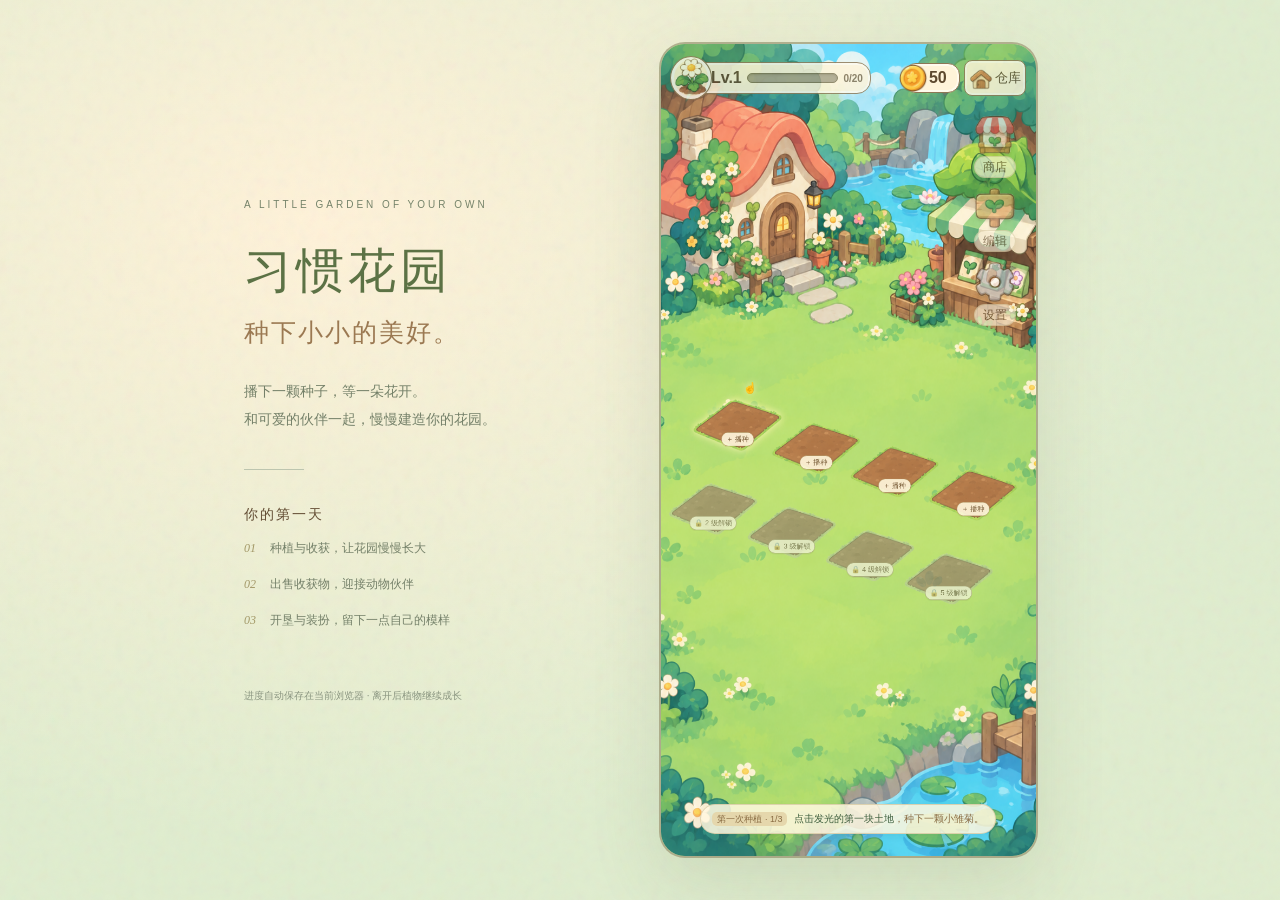
==== index.html @ daae6e5f "页面UI调整，包括图标、经验条、头像" ====
<!doctype html><html lang="zh-CN"><head><meta charset="utf-8"><meta name="viewport" content="width=device-width,initial-scale=1,maximum-scale=1"><meta name="theme-color" content="#31503b"><link rel="icon" href="data:,">
<title>习惯花园 · 种下小小的美好</title><link rel="stylesheet" href="style.css"></head><body>
<aside class="intro"><span class="eyebrow">A LITTLE GARDEN OF YOUR OWN</span><h1>习惯花园<span>种下小小的美好。</span></h1><p>播下一颗种子，等一朵花开。<br>和可爱的伙伴一起，慢慢建造你的花园。</p><div class="intro-rule"></div><div class="instructions"><b>你的第一天</b><p><span>01</span>种植与收获，让花园慢慢长大</p><p><span>02</span>出售收获物，迎接动物伙伴</p><p><span>03</span>开垦与装扮，留下一点自己的模样</p></div><small>进度自动保存在当前浏览器 · 离开后植物继续成长</small></aside>
<main id="game" aria-label="习惯花园小游戏">
<header class="hud"><button id="levelButton" class="level-block" aria-label="查看家园等级"><span class="level-emblem"><img src="assets/coral/sprites/plants/daisy/plant_daisy_sprout.png" alt=""></span><b class="level-number">Lv.<span id="level">1</span></b><span class="xp-track"><i id="xpBar"></i></span><span id="xpText">0/20</span></button><span class="coins"><img src="assets/coral/icons/core/icon_coin.png" alt="金币"><b id="coins">50</b></span><button id="warehouse" class="warehouse iconbutton" aria-label="打开仓库"><img src="assets/coral/icons/core/icon_warehouse.png" alt=""><span>仓库</span><i id="warehouseBadge"></i></button></header>
<section id="viewport" aria-label="花园地图"><div id="world"><img class="background" src="assets/coral/garden.png" draggable="false" alt="手绘花园，小屋、小店、池塘和草地"><div id="editGrid"></div><div id="plots"></div><div id="objects"></div><div id="animals"></div></div><div id="buffs"></div><span id="modeLabel">自由浏览 · 拖动探索花园</span></section>
<div id="guide" role="status"></div><section id="tray" aria-label="操作工具"></section>
<nav id="nav"><button id="shop"><img src="assets/coral/icons/core/icon_shop.png" alt=""><span>商店</span><i id="shopDot"></i></button><button id="edit"><img src="assets/coral/icons/core/icon_edit.png" alt=""><span>编辑</span></button><button id="settings"><img src="assets/coral/icons/core/icon_settings.png" alt=""><span>设置</span></button></nav>
<div id="modal" class="modal" hidden></div><div id="confirm" class="modal confirm" hidden></div><div id="toast" role="status" aria-live="polite"></div><div id="dragGhost"></div><div id="fx"></div>
</main><script src="model.js"></script><script src="app.js"></script></body></html>
---- style.css ----
:root{font-family:-apple-system,BlinkMacSystemFont,"PingFang SC","Microsoft YaHei",sans-serif;color:#354b34;font-size:14px;font-synthesis:none;--green:#496b3b;--cream:#fffcf0;--gold:#e0b354}*{box-sizing:border-box}body{margin:0;min-height:100dvh;background:radial-gradient(ellipse at 20% 20%,#f3f1d9,transparent 60%),#e4e8d6;display:flex;align-items:center;justify-content:center;gap:6vw;padding:26px}body:before{content:"";position:fixed;inset:0;pointer-events:none;opacity:.18;background-image:url("data:image/svg+xml,%3Csvg viewBox='0 0 120 120' xmlns='http://www.w3.org/2000/svg'%3E%3Cfilter id='n'%3E%3CfeTurbulence type='fractalNoise' baseFrequency='.7' numOctaves='3' stitchTiles='stitch'/%3E%3C/filter%3E%3Cpath fill='%237b8969' filter='url(%23n)' opacity='.3' d='M0 0h120v120H0z'/%3E%3C/svg%3E")}button,input{font:inherit}button{cursor:pointer;border:0;color:inherit;background:none;-webkit-tap-highlight-color:transparent}button:focus-visible,input:focus-visible{outline:3px solid #b88835;outline-offset:3px}button:disabled{cursor:not-allowed;opacity:.45}button:not(:disabled):active{transform:scale(.96)}img{user-select:none;-webkit-user-drag:none}.intro{width:340px;position:relative}.eyebrow{font-size:10px;letter-spacing:3px;color:#75836a}.intro h1{font-family:"Songti SC",serif;font-size:48px;font-weight:600;letter-spacing:4px;margin:28px 0}.intro h1 span{display:block;font-size:25px;letter-spacing:2px;margin-top:13px}.intro p{line-height:2;color:#748069;font-size:14px}.intro-rule{height:1px;background:#bdc5af;width:60px;margin:36px 0}.instructions b{font-size:14px;letter-spacing:2px}.instructions p{font-size:12px}.instructions span{margin-right:14px;color:#a39868;font-family:Georgia,serif;font-style:italic}.intro small{font-size:10px;color:#8a9580;display:block;margin-top:54px;line-height:2}#game{position:relative;width:480px;height:min(900px,calc(100dvh - 52px));min-height:600px;background:var(--cream);border:7px solid #fffcf0;border-radius:30px;overflow:hidden;box-shadow:0 25px 80px #31412925,0 0 0 1px #d1d6bd;isolation:isolate;display:flex;flex-direction:column}.hud{height:83px;flex-shrink:0;background:var(--cream);display:flex;align-items:center;gap:14px;padding:10px 12px;z-index:4;box-shadow:0 4px 12px #37442712}.level-block{display:flex;gap:10px;align-items:center;padding:0;text-align:left;flex:1;min-width:0}.level-block>span:last-child{width:126px}.level-block b{font-size:13px;letter-spacing:1px}.level-badge{background:#526d3e;color:#fff8d8;width:42px;height:46px;display:grid;place-items:center;font-size:24px;font-family:Georgia,serif;border-radius:13px 13px 20px 20px;border:3px solid #d4ddad;box-shadow:0 2px 0 #365032}.xp-line{display:flex;justify-content:space-between;font-size:9px;color:#8a9277;margin:5px 0 4px}.xp-track{display:block;background:#e3e7d4;border-radius:4px;height:5px;overflow:hidden}.xp-track i{display:block;height:100%;background:#92ac5f;width:0;transition:width .3s}.coins{display:flex;align-items:center;background:#eee9d3;padding:4px 10px 4px 3px;border-radius:20px;gap:4px;color:#796034}.coins img{width:26px;height:26px;object-fit:contain}.coins b{font-size:16px}.warehouse{position:relative;display:flex;flex-direction:column;align-items:center;padding:0;font-size:10px;gap:1px}.warehouse img{width:34px;height:34px;object-fit:contain}#warehouseBadge{position:absolute;right:-5px;top:-2px;background:#bd714b;color:white;font-style:normal;border-radius:12px;font-size:10px;min-width:15px}#warehouseBadge:empty{display:none}#viewport{flex:1;min-height:0;position:relative;overflow:hidden;touch-action:none;background:#b6c865}#world{position:absolute;width:750px;height:1334px;transform-origin:0 0;will-change:transform}.background{position:absolute;inset:0;width:750px;height:1334px;pointer-events:none}#plots,#objects,#animals{position:absolute;inset:0;pointer-events:none}.plot{position:absolute;width:160px;height:110px;transform:translate(-50%,-50%);padding:0;pointer-events:auto;touch-action:none;border-radius:35%;transition:filter .15s}.plot:not(:disabled):active{transform:translate(-50%,-50%) scale(.98)}.plot .soil{position:absolute;inset:0;width:100%;height:100%;object-fit:contain;pointer-events:none}.plot .plant{width:112px;height:126px;position:absolute;bottom:31px;left:24px;object-fit:contain;pointer-events:none;transform-origin:50% 90%;filter:drop-shadow(0 4px 2px #42310b25)}.plot .plot-label{position:absolute;bottom:0;left:50%;transform:translateX(-50%);font-size:17px;white-space:nowrap;background:#fff9e8ee;border:1px solid #b8b68b;border-radius:16px;padding:4px 10px;box-shadow:0 2px 2px #463a2220;pointer-events:none;color:#6a6042}.plot.locked{filter:saturate(.6);opacity:.8}.plot.ready .plant{animation:plantDance 2s infinite}.plot.ready .plot-label{background:#faf0b9;color:#5e782d;border-color:#9caa5b}.plot.valid{filter:drop-shadow(0 0 9px #beef61)}.plot.invalid{filter:drop-shadow(0 0 10px #ed5c4c)}.plot.guide-target{filter:drop-shadow(0 0 14px #fffba9);animation:guidePulse 1.6s infinite}.map-tools{position:absolute;right:12px;top:14px;display:flex;flex-direction:column;gap:6px}.map-tools button{width:32px;height:32px;border-radius:11px;background:#fffcf0df;border:1px solid #e6e3bd;box-shadow:0 2px 6px #3b481c13;font-size:20px}.map-tools button:disabled{opacity:.3}#modeLabel{position:absolute;bottom:10px;left:50%;transform:translateX(-50%);white-space:nowrap;font-size:10px;background:#354e37a8;color:#fff9dc;border-radius:14px;padding:5px 11px;pointer-events:none}#buffs{position:absolute;top:14px;left:12px;display:flex;flex-direction:column;gap:5px;font-size:10px}#buffs span{background:#fffbdce8;border-radius:14px;padding:6px 9px;color:#6a7549}#guide{background:#f6efd7;color:#79633e;font-size:12px;line-height:1.7;flex-shrink:0;padding:10px 16px;border-top:1px solid #e4dcc0;min-height:42px}#guide b{color:#3d5d3b}#guide .step{background:#e5d7ac;border-radius:5px;padding:2px 5px;font-size:10px;margin-right:7px}#nav{display:flex;height:77px;align-items:center;justify-content:space-around;background:#fffcf0;flex-shrink:0;z-index:3}#nav button{position:relative;display:flex;flex-direction:column;align-items:center;gap:3px;width:20%;font-size:10px;height:65px;padding:6px 0;border-radius:14px}#nav img{width:36px;height:36px;object-fit:contain}#nav button.active{background:#e8edd8;color:#375432}#shopDot{position:absolute;right:18px;top:7px;width:7px;height:7px;background:#c37a4e;border-radius:50%;display:none}#tray:empty{display:none}#tray{flex-shrink:0;padding:9px 12px;background:#fcf8e8;border-top:1px solid #e6e1c9;z-index:3}.tray-head{display:flex;justify-content:space-between;align-items:center;font-size:11px;margin-bottom:6px}.tray-head button{font-size:11px;background:#eee8d6;border-radius:12px;padding:4px 9px}.seed-list{display:flex;gap:6px;overflow:auto}.seed-card{flex:1;min-width:62px;position:relative;border:1px solid #e2dfc3;border-radius:12px;background:#fffdf3;padding:5px 3px;font-size:10px;touch-action:none;display:flex;flex-direction:column;align-items:center}.seed-card.selected{border:2px solid #6c8644;background:#edf1d9;padding:4px 2px}.seed-card img{width:34px;height:33px;object-fit:contain}.seed-card small{font-size:9px;color:#8b8c70;margin-top:2px}.seed-card em{font-style:normal;position:absolute;top:2px;right:4px;font-size:9px;color:#687942}.harvest-tool{touch-action:none;display:flex;align-items:center;gap:10px;padding:4px 10px;background:#eaf0d5;border:1px solid #b4c587;border-radius:13px;width:100%;text-align:left;font-size:12px}.harvest-tool img{width:44px;height:42px;object-fit:contain}.harvest-tool small{display:block;font-size:10px;color:#7d8961;margin-top:3px}.modal{position:absolute;inset:0;background:#263e3266;backdrop-filter:blur(4px);z-index:15;display:flex;align-items:center;justify-content:center;padding:18px}.modal[hidden]{display:none}.sheet{width:100%;max-height:90%;display:flex;flex-direction:column;background:#fffcef;border:1px solid #fff9dc;border-radius:23px;box-shadow:0 20px 40px #18311e40;overflow:hidden;animation:pop .2s ease-out}.sheet-head{display:flex;align-items:center;justify-content:space-between;padding:21px 20px 12px}.sheet-head h2{font-size:20px;margin:0;font-family:"Songti SC",serif;letter-spacing:2px}.sheet-head button{width:28px;height:28px;border-radius:50%;background:#ebe6d5;font-size:20px}.sheet-sub{font-size:11px;color:#8d8d72;margin:0 20px 12px;line-height:1.8}.tabs{display:flex;gap:4px;padding:0 16px 12px}.tabs button{flex:1;padding:9px 2px;font-size:12px;border-radius:10px;background:#eeecd9;color:#8b8e70}.tabs .active{background:#526e40;color:#fffbe7}.sheet-content{overflow:auto;min-height:0;padding:0 16px 16px;overscroll-behavior:contain}.item-card{display:flex;align-items:center;gap:10px;border:1px solid #e5e2cb;background:#fffef6;border-radius:14px;padding:10px;margin-bottom:8px;min-height:85px}.item-card>img{width:58px;height:64px;object-fit:contain;flex-shrink:0}.item-info{flex:1;min-width:0}.item-info b{font-size:13px}.item-info p{font-size:10px;line-height:1.7;color:#919175;margin:5px 0 0}.item-info .bonus{color:#68803b}.buy-actions{display:flex;flex-direction:column;gap:5px;align-items:stretch}.primary,.secondary,.danger{border-radius:10px;padding:10px 13px;font-size:12px;font-weight:600;display:inline-block}.primary{color:#fffbea;background:#557542;box-shadow:0 2px 0 #36502c}.secondary{background:#ede9d5;color:#77815b}.danger{background:#f0dfd3;color:#a05b40}.primary:disabled{box-shadow:none}.buy-actions .primary{padding:8px;font-size:11px;white-space:nowrap}.buy-actions .secondary{padding:4px;font-size:10px}.sell-control{display:flex;align-items:center;gap:3px;margin-top:7px}.sell-control button{background:#ecebd9;border-radius:5px;width:23px;height:24px}.sell-control input{width:35px;border:1px solid #dedcc3;background:#fffef8;text-align:center;border-radius:4px;height:24px;color:#536342;font-size:11px;-moz-appearance:textfield}.sell-control input::-webkit-inner-spin-button{appearance:none}.sheet-footer{padding:12px 16px;border-top:1px solid #e2dfc4;font-size:11px;display:flex;align-items:center;justify-content:space-between;gap:8px}.empty{text-align:center;color:#8e9478;padding:28px 8px;font-size:12px;line-height:2}.confirm{z-index:25}.confirm .sheet{max-width:340px}.confirm-body{padding:0 22px 18px;font-size:13px;line-height:1.9;color:#808368}.confirm-actions{display:flex;gap:10px;padding:0 22px 22px}.confirm-actions button{flex:1}#toast{position:absolute;left:50%;top:100px;transform:translate(-50%,-10px);opacity:0;pointer-events:none;z-index:40;max-width:90%;width:max-content;text-align:center;padding:11px 17px;border-radius:15px;background:#344c38ee;color:#fff8df;font-size:12px;transition:.2s;box-shadow:0 4px 20px #26362625}#toast.show{opacity:1;transform:translate(-50%,0)}#dragGhost{position:fixed;pointer-events:none;z-index:99;display:none;font-size:30px;transform:translate(-50%,-70%);opacity:.85}#dragGhost img{width:65px;height:65px;object-fit:contain}.object,.animal{position:absolute;pointer-events:none;width:95px;height:105px;transform:translate(-50%,-80%);object-fit:contain;filter:drop-shadow(0 6px 3px #3e431c22)}.animal{width:110px;height:100px}.animal-wrap{position:absolute;pointer-events:none}.animal-wrap .animal{position:relative;left:0;top:0;animation:animalIdle 4s infinite ease-in-out}.animal-wrap .bubble{position:absolute;bottom:85px;left:-50px;font-size:17px;background:#fff8e0;padding:7px 12px;border-radius:20px;white-space:nowrap;box-shadow:0 3px 8px #31492320}#world.editing .object,#world.editing .animal-wrap{pointer-events:auto;touch-action:none;cursor:grab}#world.editing .animal{animation:none}#world.editing .selected{filter:drop-shadow(0 0 8px #efff8e)}#editGrid{position:absolute;inset:0;pointer-events:none;display:none}#world.editing #editGrid{display:block}.grid-cell{position:absolute;width:47px;height:47px;border:1px dashed #fbffd088;background:#e5f7bb25;transform:translate(-50%,-50%);border-radius:5px}.grid-cell.target{background:#d2ff6377;border:3px solid #fcffe0}.edit-actions{display:flex;gap:6px;align-items:center}.edit-actions button{font-size:11px;padding:8px 9px}.edit-actions .primary{margin-left:auto}#fx{position:absolute;inset:0;pointer-events:none;z-index:30}.fly{position:absolute;width:32px;height:32px;object-fit:contain;animation:fly .65s ease-in forwards;--dx:0px;--dy:0px}.float-text{position:absolute;font-weight:700;color:#fff6b4;text-shadow:0 2px 3px #36452f;font-size:18px;animation:float 1s forwards}.level-hero{font-size:54px;color:#aa924b;text-align:center;margin:0;padding:8px}.level-row{padding:12px 0;border-bottom:1px solid #e2e2cc;display:flex;gap:12px;font-size:12px;line-height:1.8}.level-row span{font-weight:bold;color:#85935e}.level-row p{margin:0;font-size:11px;color:#8c9276}.setting-row{display:flex;justify-content:space-between;align-items:center;padding:14px 4px;border-bottom:1px solid #e8e4ce;font-size:12px}.guide-glow{animation:guidePulse 1.6s infinite}.hint-hand{position:absolute;right:10px;top:-10px;font-size:20px;animation:hand 1.5s infinite;pointer-events:none}@keyframes pop{from{transform:translateY(12px);opacity:.5}to{transform:translateY(0);opacity:1}}@keyframes guidePulse{50%{box-shadow:0 0 0 5px #e8d87477}}@keyframes plantDance{50%{transform:rotate(3deg) scale(1.03)}}@keyframes animalIdle{50%{transform:translate(-50%,-80%) translate(0,-3px) rotate(2deg)}}@keyframes hand{50%{transform:translate(-16px,-20px)}}@keyframes fly{to{transform:translate(var(--dx),var(--dy)) scale(.45);opacity:.2}}@keyframes float{to{transform:translateY(-65px);opacity:0}}@media(max-width:950px){.intro{display:none}body{padding:14px}#game{height:calc(100dvh - 28px)}}@media(max-width:520px){body{padding:0;background:#fffcef}#game{border:0;border-radius:0;width:100%;height:100dvh;min-height:0;box-shadow:none}.hud{height:76px}#nav{height:calc(74px + env(safe-area-inset-bottom));padding-bottom:env(safe-area-inset-bottom)}.modal{padding:14px}.sheet{max-height:94%}}@media(max-height:680px){.hud{height:66px}#nav{height:62px}#nav button{height:56px}#nav img{width:29px;height:29px}#guide{font-size:11px;padding:7px 12px;min-height:34px}.seed-card img{width:26px;height:24px}.seed-card small{display:none}#tray{padding:6px 10px}}

.animal-wrap .animal{scale:var(--facing,1) 1}#world.editing .animal-wrap .animal{scale:1 1}
/* Coral cottage art: warm ink, cream controls and two diagonal rows of soil. */
:root{color:#634d34;--green:#6b914a;--cream:#fff8e5;--gold:#f5c458}body{background:radial-gradient(ellipse at 25% 25%,#fff2d9,transparent 65%),#e0edcf}.intro h1{color:#5c7245}.intro h1 span{color:#9b7952}#game{border-color:#fff8e5;box-shadow:0 24px 70px #54673c25,0 0 0 2px #b4b291}.hud{background:linear-gradient(#fffaec,#f9efd6);gap:10px;border-bottom:2px solid #cdb68a}.level-badge{border-radius:50%;background:#86b854;border:3px solid #d5df9b;color:#fffce9;box-shadow:0 2px 0 #678446}.level-block b{color:#725538}.xp-track{height:8px;border:1px solid #9a9b70;background:#b7b29a;border-radius:8px}.xp-track i{background:#83c64e}.coins{background:#fff9e5;border:1.5px solid #c8af7e;box-shadow:inset 0 2px #fffdf6;gap:5px}.coins img{width:32px;height:32px}.warehouse{border:1.5px solid #cfb88e;border-radius:12px;padding:3px 7px;background:#fff9e7}.warehouse img{width:30px;height:27px}.plot{width:166px;height:104px;border-radius:0}.plot .plant{width:113px;height:128px;left:26px;bottom:37px;filter:drop-shadow(0 3px 1px #61401f1c)}.plot .plot-label{bottom:9px;font-size:13px;border-color:#b49765;padding:3px 8px;color:#795d39;background:#fff7dbe8;box-shadow:0 2px 0 #795d3920}.plot.locked{filter:saturate(.45);opacity:.7}.plot.guide-target{animation:none;filter:drop-shadow(0 0 8px #fff6b0)}.plot.ready .plot-label{background:#ffe6a1;color:#735224;border-color:#cba04a}.object{width:110px;height:125px}.animal{width:146px;height:152px}.animal-wrap .animal{scale:1 1}.map-tools button{background:#fff6dd;border:1.5px solid #bca279;color:#796040}#guide{background:#f4e8c9;border-color:#cfb98e;color:#896c43}#nav{background:linear-gradient(#fff9e9,#f6e9c9);border-top:2px solid #d5bd8e}#nav img{width:41px;height:41px}#nav button{font-weight:600;color:#735735}#nav button.active{background:#e2eabd;color:#54753c}#tray{background:#fff8e5;border-color:#d7c498}.seed-card{border-color:#d5c299;background:#fffbed}.seed-card.selected{background:#eef2ce;border-color:#83a455}.seed-card img{width:37px;height:36px}.sheet{background:#fff8e7;border:2px solid #ccb38a}.sheet-head h2{font-family:inherit;color:#715135;letter-spacing:1px}.item-card{background:#fffbed;border-color:#e2cfaa}.primary{background:#7d9e55;color:#fffceb;box-shadow:0 2px 0 #536f3c;border:1px solid #688a45}.secondary{background:#efe1bf;color:#806742}.tabs .active{background:#80a15a;color:#fffbea}.sheet-sub,.item-info p{color:#907d5c}.sheet-footer{border-color:#decca6}.hint-hand{right:48px;top:-25px}.plot:focus-visible{outline-offset:0}
/* Screen-fixed HUD: the garden continues behind each independent control. */
#game{--tray-height:0px;--safe-bottom:env(safe-area-inset-bottom,0px)}
#viewport{position:absolute;inset:0;width:100%;height:100%}
.hud{position:absolute;top:calc(10px + env(safe-area-inset-top,0px));left:12px;right:12px;width:auto;height:62px;padding:0;background:none;border:0;box-shadow:none;pointer-events:none;gap:9px}
.hud>*{pointer-events:auto}.level-block{gap:7px;flex:1}.level-block>span:last-child{width:126px;background:#fff8e7e8;border:1px solid #d1bd94;border-radius:15px;padding:7px 10px;box-shadow:0 2px 5px #4d55351a}.level-block b{font-size:11px;letter-spacing:0}.level-badge{flex-shrink:0;width:43px;height:46px}.xp-line{font-size:8px;margin:3px 0}.coins{padding:4px 9px 4px 3px;background:#fff7e6ed;box-shadow:0 2px 5px #4d55351a}.coins b{font-size:15px}.warehouse{background:#fff7e6ed;box-shadow:0 2px 5px #4d55351a;min-width:45px;flex-shrink:0}.hud button:disabled{opacity:.82}
#nav{position:absolute;bottom:calc(10px + var(--safe-bottom));left:10px;right:10px;width:auto;height:69px;padding:0;border:0;background:none;gap:4px;z-index:5;pointer-events:none;align-items:flex-end}
#nav button{pointer-events:auto;background:none;border-radius:0;height:69px;padding:2px 0;gap:3px;flex:1;min-width:0;font-size:10px;text-shadow:none}
#nav img{width:46px;height:46px;filter:drop-shadow(0 2px 2px #5b532340)}
#nav button>span{background:#fff5dfe8;border:1px solid #c9af7e;border-radius:12px;padding:3px 7px;white-space:nowrap;box-shadow:0 2px 3px #5b532320;line-height:1.2}
#nav button.active{background:none;color:#496c32}#nav button.active>span{background:#e3edbc;border-color:#88a455;box-shadow:0 0 0 2px #f5f7ce80}#nav button.active img{filter:drop-shadow(0 0 5px #ffffb3)}#nav button:disabled{opacity:.7}
#guide{position:absolute;bottom:calc(88px + var(--safe-bottom) + var(--tray-height));left:14px;right:14px;width:fit-content;max-width:calc(100% - 28px);margin:auto;padding:6px 11px;min-height:0;border:1px solid #d1c299a8;border-radius:15px;background:#fff7dfdc;box-shadow:0 2px 7px #4d553516;font-size:10px;line-height:1.65;z-index:4;pointer-events:none}
#guide .step{font-size:9px}#tray{position:absolute;left:10px;right:10px;bottom:calc(87px + var(--safe-bottom));border:0;border-radius:18px;padding:8px;background:none;z-index:5}
.tray-head{background:#fff8e7ed;padding:5px 8px;border-radius:12px;box-shadow:0 2px 4px #59643912;font-size:10px}.seed-card{background:#fff9e9ed;box-shadow:0 2px 4px #59643912}.edit-actions{background:#fff8e7ed;border-radius:14px;padding:7px}.harvest-tool{background:#edf2d9ee}
.map-tools{top:88px;right:12px}#buffs{top:87px;left:12px;max-width:calc(100% - 65px);font-size:9px}#buffs span{padding:5px 8px;background:#f4f7dbe6}#modeLabel{bottom:auto;top:154px;left:12px;transform:none;font-size:9px;padding:4px 8px;background:#56733a9c;max-width:calc(100% - 65px);white-space:normal}
#game[data-mode="browse"] #modeLabel{display:none}
@media(max-width:370px){.hud{left:8px;right:8px;gap:5px}.level-block>span:last-child{width:108px;padding:6px 7px}.level-block{gap:4px}.coins{padding-right:6px}.coins img{width:27px;height:27px}#nav button>span{padding:3px 5px}}
@media(max-height:700px){#nav{height:58px;bottom:calc(6px + var(--safe-bottom))}#nav button{height:58px}#nav img{width:36px;height:36px}#guide{bottom:calc(70px + var(--safe-bottom) + var(--tray-height));font-size:9px}#tray{bottom:calc(69px + var(--safe-bottom));padding:4px}.hud{top:7px;height:54px}.map-tools{top:74px}#buffs{top:74px}}

#world{height:1500px}.background{height:1500px}
/* 375 × 812 is the desktop preview baseline; touch devices use their available height. */
body{padding:16px;overflow:hidden}#game{width:375px;height:812px;max-height:calc(100dvh - 32px);min-height:0;flex-shrink:0;border:0;border-radius:24px}
.modal .sheet{max-width:480px}.confirm .sheet{max-width:340px}
@media(max-width:1024px),(pointer:coarse){
 body{padding:0;min-height:100dvh}.intro{display:none}
 #game{width:min(100vw,70dvh);height:100dvh;max-height:100dvh;border-radius:0;box-shadow:0 0 70px #38513925}
 .hud{left:max(12px,env(safe-area-inset-left));right:max(12px,env(safe-area-inset-right))}
}
@media(max-width:600px) and (orientation:portrait){#game{width:100vw}}
@media(min-width:601px) and (pointer:coarse){
 .hud{top:calc(16px + env(safe-area-inset-top,0px));left:20px;right:20px;height:66px}
 .level-block{flex:0 1 auto;margin-right:auto}.level-block>span:last-child{width:160px}.level-block b{font-size:14px}.xp-line{font-size:10px}
 .level-badge{width:50px;height:52px;font-size:27px}.coins b{font-size:18px}.coins img{width:38px;height:38px}.warehouse{min-width:53px;font-size:12px}.warehouse img{width:34px;height:32px}
 #nav{left:20px;right:20px;bottom:calc(18px + var(--safe-bottom));height:80px;max-width:580px;margin:auto}#nav button{height:80px;font-size:12px}#nav img{width:54px;height:54px}
 #guide{bottom:calc(111px + var(--safe-bottom) + var(--tray-height));font-size:12px;max-width:560px}#tray{bottom:calc(108px + var(--safe-bottom));max-width:560px;margin:auto}
 .map-tools{top:102px;right:20px}.map-tools button{width:40px;height:40px}#buffs{top:102px;left:20px;font-size:11px}#modeLabel{top:182px;left:20px}
 .seed-card{min-height:82px;font-size:12px}.seed-card img{width:42px;height:40px}.seed-card small{font-size:10px}.tray-head{font-size:12px}
}
#seedBubble{position:absolute;z-index:10;width:282px;padding:9px 10px 11px;border:1.5px solid #b59b6d;border-radius:20px;background:#fff8e9f5;box-shadow:0 5px 18px #4a522f35;touch-action:none}
#seedBubble[hidden]{display:none}#seedBubble:after{content:'';position:absolute;left:var(--arrow,50%);bottom:-7px;width:12px;height:12px;background:#fff8e9;border-right:1.5px solid #b59b6d;border-bottom:1.5px solid #b59b6d;transform:translateX(-50%) rotate(45deg)}
.bubble-caption{font-size:10px;color:#8a704e;padding:0 2px 6px}.bubble-list{display:flex;gap:8px;overflow-x:auto;overscroll-behavior:contain;scrollbar-width:none;touch-action:none}.bubble-list::-webkit-scrollbar{display:none}.bubble-plant{flex:0 0 68px;display:flex;flex-direction:column;align-items:center;padding:3px 0 5px;border-radius:12px;background:#f2ebd3;font-size:11px;touch-action:none}.bubble-plant img{width:54px;height:56px;object-fit:contain;pointer-events:none}.bubble-plant span{font-size:10px;color:#8b714d;margin-top:3px}.bubble-plant[aria-disabled=true]{opacity:.45}.bubble-plant b{font-weight:600}

/* Shared cream navigation panel; shift the complete bottom control group up 20px. */
#nav,#tray,#guide{translate:0 -20px}
#nav{background:linear-gradient(110deg,#fff9e7,#f9efd5 55%,#fff8e6);border:1.5px solid #9b8868;border-radius:22px;box-shadow:inset 0 0 0 2px #fffbedb3,0 2px 3px #4d553520;gap:0;align-items:center;pointer-events:auto}
#nav button{width:33.333%;height:100%;border:0;border-radius:0;background:none;box-shadow:none;gap:0;padding:4px 0;justify-content:center;color:#635036;font-size:14px}
#nav button+button:before{content:'';position:absolute;left:0;top:18%;bottom:14%;width:1px;background:#e3d1ab}
#nav button>span{background:none;border:0;border-radius:0;box-shadow:none;padding:0;line-height:1.2;text-shadow:none}
#nav img{width:43px;height:43px;filter:none}
#nav button.active{background:#e2eabd80;border-radius:18px}
#seedBubble.harvest-bubble{width:78px;padding:7px;border-radius:18px}
.bubble-sickle{display:grid;place-items:center;width:60px;height:60px;padding:3px;touch-action:none}
.bubble-sickle img{width:54px;height:54px;object-fit:contain;pointer-events:none}
@media(max-height:700px){#nav img{width:34px;height:34px}#nav button{font-size:12px}}
@media(min-width:601px) and (pointer:coarse){#nav img{width:54px;height:54px}}

/* Compact reference HUD and a floating action rail beneath the warehouse. */
.hud{top:calc(12px + env(safe-area-inset-top,0px));left:10px;right:10px;height:44px;gap:8px;align-items:center}
.level-block{position:relative;display:flex;flex:0 0 250px;width:250px;gap:5px;height:32px;min-width:0;padding:0 7px 0 39px;background:#fff4d9;border:1.5px solid #8c7755;border-radius:14px;box-shadow:inset 0 0 0 2px #fffbed}
.level-emblem{position:absolute;left:-2px;top:50%;transform:translateY(-50%);width:42px;height:44px;display:grid;place-items:center;border-radius:50%;border:1.5px solid #8c7755;background:#fff2ce;box-shadow:inset 0 0 0 3px #fffbed}
.level-emblem img{width:30px;height:32px;object-fit:contain}
.level-block .level-number{font-size:16px;white-space:nowrap;color:#5d492e;letter-spacing:0}
.level-block .xp-track{flex:1;min-width:18px;height:10px;margin:0;background:#aaa187;border:1px solid #807655;box-shadow:inset 0 1px 2px #655c3b55;border-radius:7px}
.level-block .xp-track i{background:linear-gradient(#89d855,#61ba3c);border-radius:6px;box-shadow:inset 0 1px #b5eb82}
.level-block>#xpText{width:auto;padding:0;border:0;background:none;box-shadow:none;border-radius:0;font-size:10px;font-weight:700;white-space:nowrap;color:#7c6b4c}
.coins{position:relative;flex-shrink:0;height:30px;min-width:56px;padding:0 5px 0 24px;border:1.5px solid #8c7755;border-radius:12px;background:#fff4d9;box-shadow:inset 0 0 0 2px #fffbed}
.coins img{position:absolute;left:-7px;width:30px;height:30px}.coins b{font-size:16px;color:#5d492e}
.hud .warehouse{flex-direction:row;justify-content:center;gap:2px;height:36px;min-width:56px;padding:3px 4px;border:1.5px solid #8c7755;border-radius:8px;background:#fff4d9;box-shadow:inset 0 0 0 2px #fffbed;font-size:13px;font-weight:700;color:#5d492e}
.warehouse img{width:24px;height:26px}
#nav{top:calc(70px + env(safe-area-inset-top,0px));right:10px;left:auto;bottom:auto;width:62px;height:auto;max-width:none;margin:0;padding:0;display:flex;flex-direction:column;gap:12px;background:none;border:0;box-shadow:none;border-radius:0;translate:none;pointer-events:none}
#nav button{flex:none;width:62px;height:62px;padding:0;gap:0;pointer-events:auto;font-size:12px;background:none;box-shadow:none;border:0}
#nav button+button:before{display:none}#nav img{width:44px;height:44px;filter:drop-shadow(0 2px 1px #5b532330)}
#nav button>span{padding:3px 8px;background:#fff7dfdc;border:1px solid #d1c299a8;border-radius:999px;box-shadow:0 2px 7px #4d553516;color:#5d492e;text-shadow:none;line-height:1.2}
#nav button.active{background:none}#nav button.active>span{background:#e7efd1;color:#375d25}
#guide{bottom:calc(22px + var(--safe-bottom) + var(--tray-height));translate:none}
#tray{bottom:calc(20px + var(--safe-bottom));translate:none}
@media(max-width:350px){.hud{left:8px;right:8px;gap:5px}.level-block{padding-left:34px;gap:3px}.level-emblem{width:36px;height:40px}.level-block .level-number{font-size:14px}.level-block>#xpText{font-size:9px}.coins{min-width:59px;padding-right:5px}.hud .warehouse{min-width:56px;font-size:12px}#nav{right:8px;width:56px}}

.level-block{flex:0 1 min(200px,calc(100% - 132px));width:min(200px,calc(100% - 132px))}
.coins{position:absolute;right:66px}
.hud .warehouse{position:absolute;right:0}
.level-emblem{overflow:hidden}.level-emblem img{content:url("assets/coral/sprites/plants/daisy/plant_daisy_mature.png");width:42px;height:42px;max-width:none;transform:translateY(-2px);object-fit:contain}
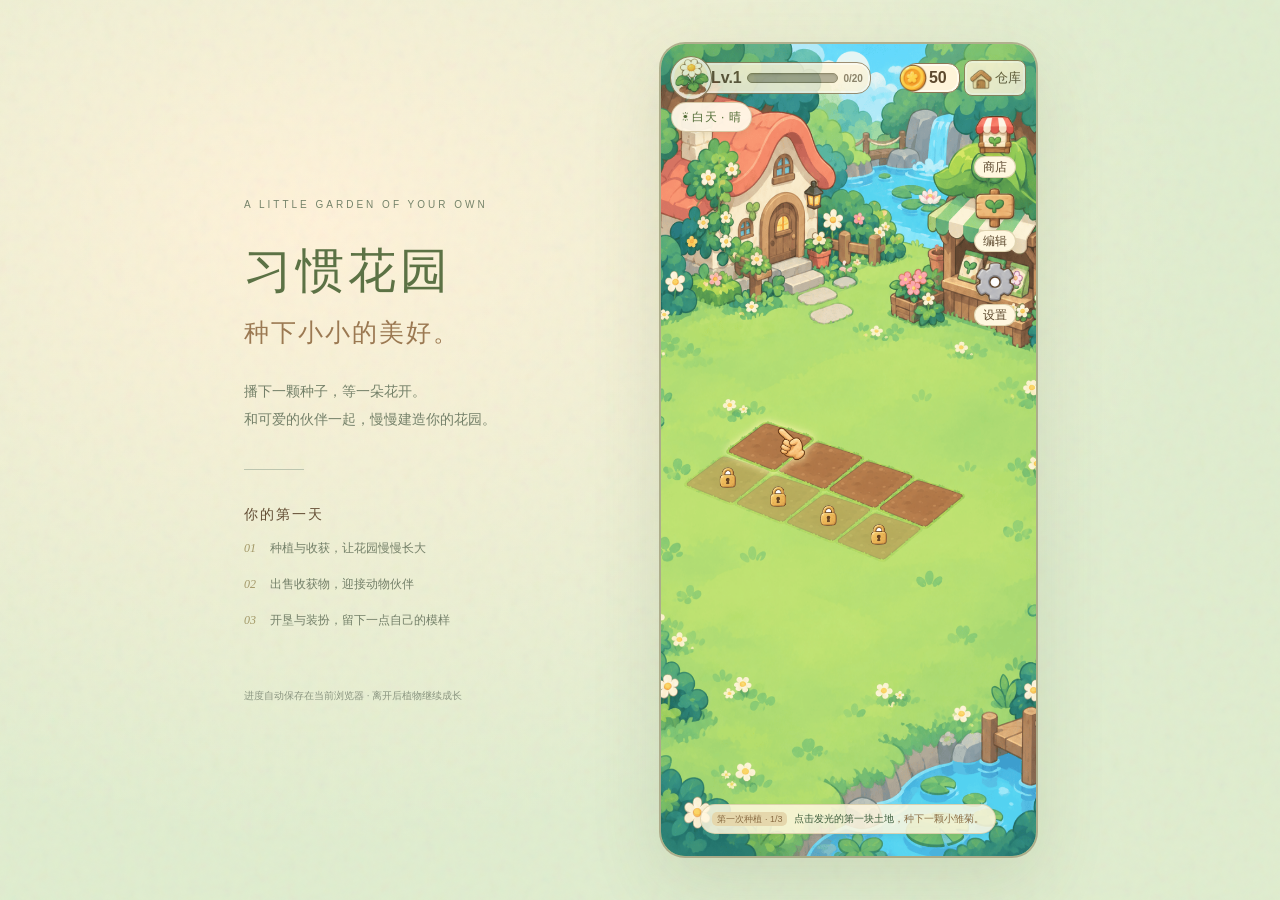
==== commit d6bbfb66: "花园增加时间和天气系统" ====
--- a/index.html
+++ b/index.html
@@ -7,4 +7,4 @@
 <div id="guide" role="status"></div><section id="tray" aria-label="操作工具"></section>
 <nav id="nav"><button id="shop"><img src="assets/coral/icons/core/icon_shop.png" alt=""><span>商店</span><i id="shopDot"></i></button><button id="edit"><img src="assets/coral/icons/core/icon_edit.png" alt=""><span>编辑</span></button><button id="settings"><img src="assets/coral/icons/core/icon_settings.png" alt=""><span>设置</span></button></nav>
 <div id="modal" class="modal" hidden></div><div id="confirm" class="modal confirm" hidden></div><div id="toast" role="status" aria-live="polite"></div><div id="dragGhost"></div><div id="fx"></div>
-</main><script src="model.js"></script><script src="app.js"></script></body></html>
+</main><script src="model.js"></script><script src="app.js"></script><script src="environment.js"></script></body></html>
--- a/style.css
+++ b/style.css
@@ -81,6 +81,105 @@
 @media(max-width:350px){.hud{left:8px;right:8px;gap:5px}.level-block{padding-left:34px;gap:3px}.level-emblem{width:36px;height:40px}.level-block .level-number{font-size:14px}.level-block>#xpText{font-size:9px}.coins{min-width:59px;padding-right:5px}.hud .warehouse{min-width:56px;font-size:12px}#nav{right:8px;width:56px}}
 
 .level-block{flex:0 1 min(200px,calc(100% - 132px));width:min(200px,calc(100% - 132px))}
+.plot .plot-lock-group{position:absolute;left:50%;top:50%;transform:translate(-50%,-50%);display:flex;flex-direction:column;align-items:center;gap:3px;pointer-events:none}
+.plot .plot-lock{display:block;width:42px;height:44px;object-fit:contain;pointer-events:none}
+.plot .plot-unlock-label{font-size:15px;line-height:1.2;white-space:nowrap;color:#695032;background:#fff7df;border:1px solid #c9af7e;border-radius:999px;padding:3px 9px}
+.plot.locked{opacity:1;filter:none}
+.plot.locked .soil{opacity:.5}
+.plot.unlockable{opacity:1;filter:none}
+.plot.guide-target{z-index:6}
+.plot .hint-hand{width:76px;height:76px;object-fit:contain;right:5px;top:12px;z-index:3;pointer-events:none;animation:tutorialTap 1.5s ease-in-out infinite}
+@keyframes tutorialTap{0%,100%{transform:translate(6px,6px)}50%{transform:translate(0,0)}}
+#nav button,#nav button:disabled,#nav button img,#nav button>span{opacity:1}
+#nav button>span{background:#fff7df}
+@media(prefers-reduced-motion:reduce){.plot .hint-hand{animation:none}}
 .coins{position:absolute;right:66px}
 .hud .warehouse{position:absolute;right:0}
 .level-emblem{overflow:hidden}.level-emblem img{content:url("assets/coral/sprites/plants/daisy/plant_daisy_mature.png");width:42px;height:42px;max-width:none;transform:translateY(-2px);object-fit:contain}
+.plot .plant{left:calc(50% + 5px);bottom:27px;transform:translateX(-50%)}
+@keyframes plantDance{0%,100%{transform:translateX(-50%) rotate(0) scale(1)}50%{transform:translateX(-50%) rotate(3deg) scale(1.03)}}
+
+/* Direct inventory editing panel */
+#game[data-mode="edit"] #tray{display:block;background:#fff5d9;border:2px solid #b19a6b;border-radius:24px 24px 0 0;padding:12px 14px;max-height:44vh;overflow-y:auto;pointer-events:auto}
+#tray .tray-head{display:flex;align-items:center;justify-content:space-between;gap:10px;margin-bottom:8px}
+#tray .tray-head>div{display:flex;gap:8px}
+#tray .edit-category{display:flex;align-items:center;gap:10px;margin:6px 0}
+#tray .edit-category>b{flex:0 0 30px;font-size:13px;color:#715937}
+#tray .edit-list{display:flex;gap:8px;flex:1;min-width:0;overflow-x:auto;touch-action:none;overscroll-behavior:contain;scrollbar-width:thin;padding:4px 2px}
+#tray .edit-card{flex:0 0 82px;display:flex;flex-direction:column;align-items:center;gap:2px;padding:4px;border:2px solid #dfcba0;border-radius:15px;background:#fffaf0;color:#634f31;touch-action:none;user-select:none}
+#tray .edit-card.selected{border-color:#739b40;background:#edf6cd}
+#tray .edit-card img{width:50px;height:48px;object-fit:contain;pointer-events:none}
+#tray .edit-card b{font-size:12px}#tray .edit-card small{font-size:10px;color:#827354}
+#tray .edit-list p{font-size:12px;color:#827354;margin:12px 0}
+#tray .edit-footer{display:flex;align-items:center;justify-content:space-between;gap:8px;font-size:11px;color:#827354}
+#game[data-mode="edit"] #guide{display:none}
+
+/* Compact edge-to-edge bottom sheet */
+#game[data-mode="edit"] #tray{left:0;right:0;bottom:0;width:100%;margin:0;box-sizing:border-box;transform:none;border-bottom:0;border-left:0;border-right:0;border-radius:20px 20px 0 0;padding:10px 12px calc(8px + env(safe-area-inset-bottom));max-height:32vh}
+#tray .tray-head{margin:0 0 6px;gap:8px}
+#tray .tray-head>button{width:auto;min-width:58px;height:34px;padding:4px 12px;border-radius:18px;font-size:14px;line-height:22px;background:#fffaf0;color:#634f31;border:1px solid #d2bd94;box-shadow:none}
+#tray .tray-head>button[data-action="edit-confirm"]{background:#79a94b;background-image:none;color:#fff;border:1px solid #618d3b;opacity:1}
+#tray .edit-tabs{display:flex;gap:4px;justify-content:center}
+#tray .edit-tabs button{padding:5px 10px;border:0;border-radius:14px;background:transparent;color:#897655;font-size:14px}
+#tray .edit-tabs button[aria-selected="true"]{background:#e6edc9;color:#496b30;font-weight:700}
+#tray .edit-list{min-height:90px}
+#tray .edit-card:disabled{filter:grayscale(1);opacity:.45;cursor:default}
+#animals .animal-wrap.dragging{transition:none;pointer-events:none}
+#animals .animal-wrap.dragging .animal{animation:none}
+
+/* Hit-test the visible animal, which extends outside its anchor wrapper. */
+#world.editing .animal-wrap .animal{pointer-events:auto;touch-action:none;cursor:grab;-webkit-user-drag:none;user-select:none}
+#world.editing .animal-wrap.dragging .animal{pointer-events:none;cursor:grabbing}
+
+#world .object,#world .animal-wrap .animal{pointer-events:auto;touch-action:none;-webkit-user-drag:none;user-select:none}
+#storeBubble{position:absolute;z-index:65;transform:translateX(-50%);border:1px solid #ac9367;border-radius:18px;background:#fff5d9;color:#654d2e;padding:7px 17px;font-weight:700;box-shadow:0 3px 6px #48351b26}
+#storeBubble[hidden]{display:none}.store-flight{position:fixed;z-index:1000;pointer-events:none;object-fit:contain}
+
+#world.editing .animal-wrap.dragging{opacity:0}
+#dragGhost.animal-drag-ghost{z-index:1000;pointer-events:none}
+#dragGhost.animal-drag-ghost img{width:100%;height:100%}
+
+.grid-cell{width:166px;height:104px;box-sizing:border-box;border:0;border-radius:0;clip-path:polygon(45.78% 8.65%,98.19% 40.38%,54.22% 95.19%,1.81% 63.46%);background:#edffc34d;outline:0;pointer-events:none}
+.grid-cell.occupied{background:#dce6a322}
+
+/* Warehouse and sell tutorial hands */
+.hud .warehouse{overflow:visible}
+.warehouse>.hint-hand{position:absolute;left:calc(8px - 76px * var(--world-scale,1));top:calc(18px - 38px * var(--world-scale,1));width:calc(76px * var(--world-scale,1));height:calc(76px * var(--world-scale,1));object-fit:contain;z-index:6;pointer-events:none;animation:tutorialTapFlip 1.5s ease-in-out infinite}
+.sell-cta{position:relative;display:flex;flex-direction:column;align-items:stretch}
+.sell-cta .hint-hand{position:absolute;right:calc(-8px * var(--world-scale,1));top:calc(10px * var(--world-scale,1));width:calc(76px * var(--world-scale,1));height:calc(76px * var(--world-scale,1));object-fit:contain;z-index:3;pointer-events:none;animation:tutorialTap 1.5s ease-in-out infinite}
+.item-card:has(.hint-hand){overflow:visible;padding-bottom:calc(28px * var(--world-scale,1) + 16px)}
+.sell-cta:has(.hint-hand) .primary{box-shadow:0 0 0 3px #f3e08a,0 2px 0 #536f3c}
+@keyframes tutorialTapFlip{0%,100%{transform:scaleX(-1) translate(6px,6px)}50%{transform:scaleX(-1) translate(0,0)}}
+@media(prefers-reduced-motion:reduce){.warehouse>.hint-hand,.sell-cta .hint-hand{animation:none}.warehouse>.hint-hand{transform:scaleX(-1)}}
+
+#buffs{display:none}
+#world:not(.editing) .animal-wrap .animal,#world:not(.editing) .animal-wrap .bubble{pointer-events:auto;cursor:pointer;touch-action:none}
+.animal-wrap .bubble{left:0;right:auto;top:calc(-0.8 * 152px);bottom:auto;transform:translate(-50%,calc(-100% - 8px));width:max-content;max-width:240px;white-space:normal;text-align:center;font-size:20px;line-height:1.4;padding:10px 14px;opacity:1;transition:opacity .6s ease;z-index:6}
+.animal-wrap .bubble[hidden]{display:none}
+.animal-wrap .bubble.fade{opacity:0}
+@media(prefers-reduced-motion:reduce){.animal-wrap .bubble{transition:none}}
+
+/* Atmosphere stays inside the map; controls retain their original contrast. */
+#world{isolation:isolate}
+.environment-tint,.environment-color,.environment-lights{position:absolute;inset:0;pointer-events:none;z-index:20}
+.environment-tint{mix-blend-mode:multiply}
+.environment-color{mix-blend-mode:soft-light}
+.environment-lights{z-index:21;opacity:0}
+.environment-lights svg{width:100%;height:100%;display:block}
+.environment-rain{position:absolute;inset:0;width:100%;height:100%;pointer-events:none;z-index:2}
+.environment-badge{position:absolute;left:0;top:46px;z-index:4;pointer-events:none;white-space:nowrap;border:1px solid #cdbd96cc;border-radius:20px;padding:5px 10px;color:#546e38;background:#fff8e8f2;font-size:12px;line-height:18px;letter-spacing:.5px;box-shadow:0 2px 8px #34482718;transition:background 1s,color 1s,border-color 1s}
+.environment-badge[data-phase="黄昏"]{color:#9a430b;background:#ffedc9f5;border-color:#e8ae5b}
+.environment-badge[data-phase="夜晚"]{color:#f6e7bc;background:#344274ed;border-color:#8994c6}
+.environment-badge[data-phase="天亮"]{color:#765777;background:#fff0e8f2;border-color:#c7acc7}
+.environment-badge[data-rain="true"]{border-color:#82afc5}
+
+#game[data-mode="edit"] .environment-badge{visibility:hidden}
+.lamp-light{position:absolute;width:80px;height:90px;border-radius:50%;background:radial-gradient(ellipse,#ffe9a4b3 0%,#ffd17455 22%,transparent 68%);transform:translate(-50%,-100%);pointer-events:none;z-index:21;opacity:var(--night-light,0)}
+
+/* Background keeps the full atmosphere; gameplay sprites get a gentler exposure. */
+.environment-scenery{position:absolute;inset:0;isolation:isolate;pointer-events:none}
+#plots,#objects,#animals{filter:url(#spriteAtmosphere)}
+
+/* Broad moon wash and pond reflection fade with night; rain clouds soften them. */
+.environment-moonlight{position:absolute;inset:0;z-index:20;pointer-events:none;opacity:0;mix-blend-mode:screen;background:radial-gradient(ellipse 55% 28% at 86% 4%,#b4d6ff36,transparent 85%),linear-gradient(128deg,transparent 27%,#a3caff0d 39%,#c0dfff17 45%,transparent 60%),radial-gradient(ellipse 26% 12% at 78% 94%,#c5e1ff26,transparent 80%)}
+.plot .soil{filter:saturate(var(--soil-saturation,1)) brightness(var(--soil-brightness,1))}
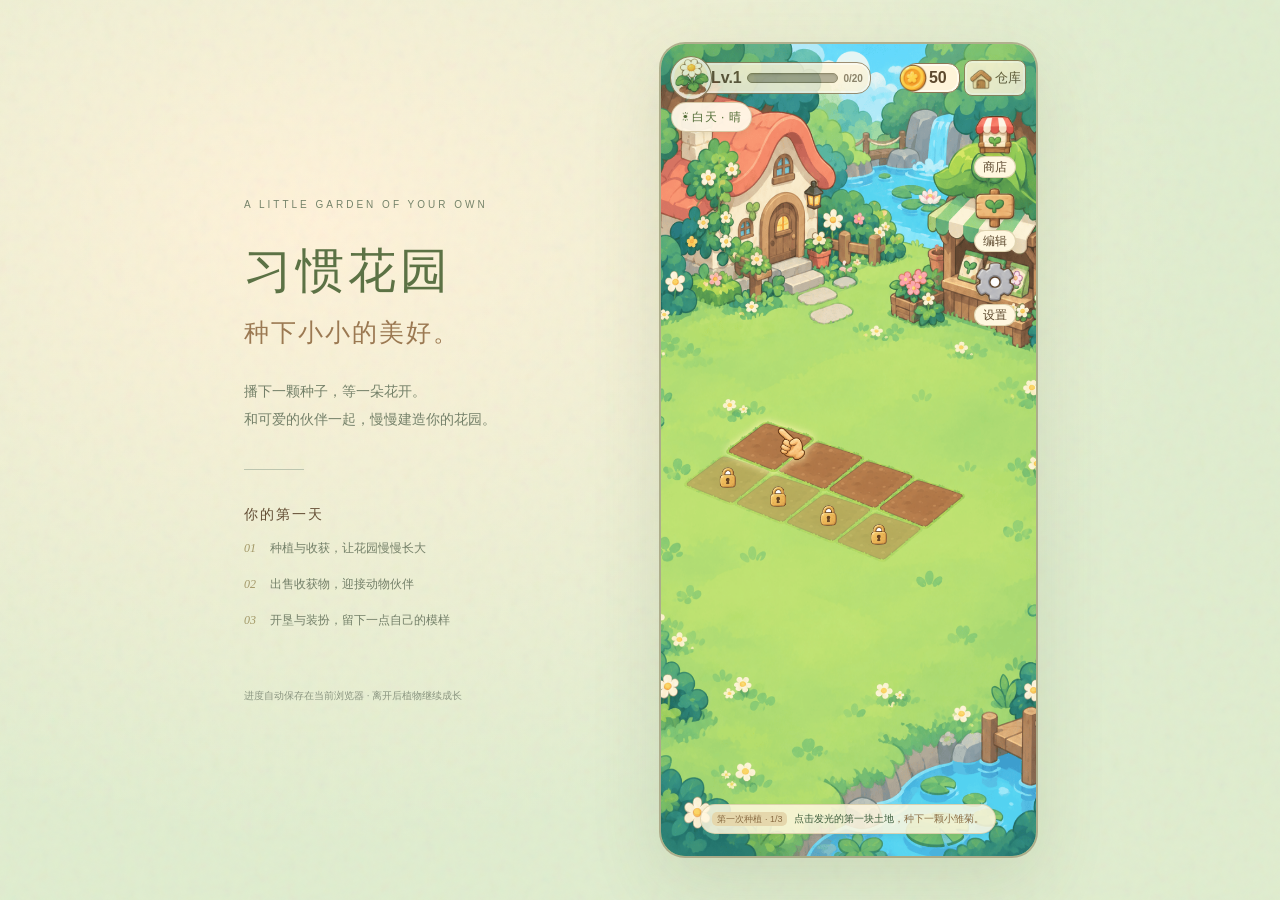
==== commit 04ec71ff: "增加背景音乐，并让夜间土地与成熟植物不再整层发亮。 Co-authored-by: Cursor <cursoragent@cursor.com>" ====
--- a/index.html
+++ b/index.html
@@ -1,5 +1,5 @@
 <!doctype html><html lang="zh-CN"><head><meta charset="utf-8"><meta name="viewport" content="width=device-width,initial-scale=1,maximum-scale=1"><meta name="theme-color" content="#31503b"><link rel="icon" href="data:,">
-<title>习惯花园 · 种下小小的美好</title><link rel="stylesheet" href="style.css"></head><body>
+<title>习惯花园 · 种下小小的美好</title><link rel="stylesheet" href="style.css?v=20260911-night"></head><body>
 <aside class="intro"><span class="eyebrow">A LITTLE GARDEN OF YOUR OWN</span><h1>习惯花园<span>种下小小的美好。</span></h1><p>播下一颗种子，等一朵花开。<br>和可爱的伙伴一起，慢慢建造你的花园。</p><div class="intro-rule"></div><div class="instructions"><b>你的第一天</b><p><span>01</span>种植与收获，让花园慢慢长大</p><p><span>02</span>出售收获物，迎接动物伙伴</p><p><span>03</span>开垦与装扮，留下一点自己的模样</p></div><small>进度自动保存在当前浏览器 · 离开后植物继续成长</small></aside>
 <main id="game" aria-label="习惯花园小游戏">
 <header class="hud"><button id="levelButton" class="level-block" aria-label="查看家园等级"><span class="level-emblem"><img src="assets/coral/sprites/plants/daisy/plant_daisy_sprout.png" alt=""></span><b class="level-number">Lv.<span id="level">1</span></b><span class="xp-track"><i id="xpBar"></i></span><span id="xpText">0/20</span></button><span class="coins"><img src="assets/coral/icons/core/icon_coin.png" alt="金币"><b id="coins">50</b></span><button id="warehouse" class="warehouse iconbutton" aria-label="打开仓库"><img src="assets/coral/icons/core/icon_warehouse.png" alt=""><span>仓库</span><i id="warehouseBadge"></i></button></header>
@@ -7,4 +7,4 @@
 <div id="guide" role="status"></div><section id="tray" aria-label="操作工具"></section>
 <nav id="nav"><button id="shop"><img src="assets/coral/icons/core/icon_shop.png" alt=""><span>商店</span><i id="shopDot"></i></button><button id="edit"><img src="assets/coral/icons/core/icon_edit.png" alt=""><span>编辑</span></button><button id="settings"><img src="assets/coral/icons/core/icon_settings.png" alt=""><span>设置</span></button></nav>
 <div id="modal" class="modal" hidden></div><div id="confirm" class="modal confirm" hidden></div><div id="toast" role="status" aria-live="polite"></div><div id="dragGhost"></div><div id="fx"></div>
-</main><script src="model.js"></script><script src="app.js"></script><script src="environment.js"></script></body></html>
+</main><script src="model.js?v=20260911-night"></script><script src="audio.js?v=20260911-night"></script><script src="app.js?v=20260911-night"></script><script src="environment.js?v=20260911-night"></script></body></html>
--- a/style.css
+++ b/style.css
@@ -97,7 +97,7 @@
 .hud .warehouse{position:absolute;right:0}
 .level-emblem{overflow:hidden}.level-emblem img{content:url("assets/coral/sprites/plants/daisy/plant_daisy_mature.png");width:42px;height:42px;max-width:none;transform:translateY(-2px);object-fit:contain}
 .plot .plant{left:calc(50% + 5px);bottom:27px;transform:translateX(-50%)}
-@keyframes plantDance{0%,100%{transform:translateX(-50%) rotate(0) scale(1)}50%{transform:translateX(-50%) rotate(3deg) scale(1.03)}}
+@keyframes plantDance{0%,100%{transform:translateX(-50%) rotate(0)}50%{transform:translateX(-50%) rotate(3deg)}}
 
 /* Direct inventory editing panel */
 #game[data-mode="edit"] #tray{display:block;background:#fff5d9;border:2px solid #b19a6b;border-radius:24px 24px 0 0;padding:12px 14px;max-height:44vh;overflow-y:auto;pointer-events:auto}
@@ -125,7 +125,7 @@
 #tray .edit-list{min-height:90px}
 #tray .edit-card:disabled{filter:grayscale(1);opacity:.45;cursor:default}
 #animals .animal-wrap.dragging{transition:none;pointer-events:none}
-#animals .animal-wrap.dragging .animal{animation:none}
+#animals .animal-wrap.dragging .animal{animation:none;visibility:hidden}
 
 /* Hit-test the visible animal, which extends outside its anchor wrapper. */
 #world.editing .animal-wrap .animal{pointer-events:auto;touch-action:none;cursor:grab;-webkit-user-drag:none;user-select:none}
@@ -166,7 +166,7 @@
 .environment-color{mix-blend-mode:soft-light}
 .environment-lights{z-index:21;opacity:0}
 .environment-lights svg{width:100%;height:100%;display:block}
-.environment-rain{position:absolute;inset:0;width:100%;height:100%;pointer-events:none;z-index:2}
+.environment-rain,.environment-fireflies{position:absolute;inset:0;width:100%;height:100%;pointer-events:none;z-index:2}
 .environment-badge{position:absolute;left:0;top:46px;z-index:4;pointer-events:none;white-space:nowrap;border:1px solid #cdbd96cc;border-radius:20px;padding:5px 10px;color:#546e38;background:#fff8e8f2;font-size:12px;line-height:18px;letter-spacing:.5px;box-shadow:0 2px 8px #34482718;transition:background 1s,color 1s,border-color 1s}
 .environment-badge[data-phase="黄昏"]{color:#9a430b;background:#ffedc9f5;border-color:#e8ae5b}
 .environment-badge[data-phase="夜晚"]{color:#f6e7bc;background:#344274ed;border-color:#8994c6}
@@ -178,8 +178,14 @@
 
 /* Background keeps the full atmosphere; gameplay sprites get a gentler exposure. */
 .environment-scenery{position:absolute;inset:0;isolation:isolate;pointer-events:none}
-#plots,#objects,#animals{filter:url(#spriteAtmosphere)}
+#objects,#animals{filter:url(#spriteAtmosphere)}
+#plots{filter:none}
 
 /* Broad moon wash and pond reflection fade with night; rain clouds soften them. */
 .environment-moonlight{position:absolute;inset:0;z-index:20;pointer-events:none;opacity:0;mix-blend-mode:screen;background:radial-gradient(ellipse 55% 28% at 86% 4%,#b4d6ff36,transparent 85%),linear-gradient(128deg,transparent 27%,#a3caff0d 39%,#c0dfff17 45%,transparent 60%),radial-gradient(ellipse 26% 12% at 78% 94%,#c5e1ff26,transparent 80%)}
-.plot .soil{filter:saturate(var(--soil-saturation,1)) brightness(var(--soil-brightness,1))}
+.plot .soil{filter:url(#spriteAtmosphere) saturate(var(--soil-saturation,1)) brightness(var(--soil-brightness,1))}
+.plot .plant{filter:url(#spriteAtmosphere) drop-shadow(0 3px 1px #61401f1c)}
+.plot.valid{filter:none}
+@keyframes plantDance{0%,100%{transform:translateX(-50%) rotate(0)}50%{transform:translateX(-50%) rotate(3deg)}}
+.plot.ready .plant{animation:plantDance 2s infinite}
+.audio-volume-row{gap:10px}.audio-volume-row input{flex:1;min-width:50px;max-width:150px;accent-color:#78934b}.audio-volume-row output{min-width:36px;text-align:right;font-size:12px}
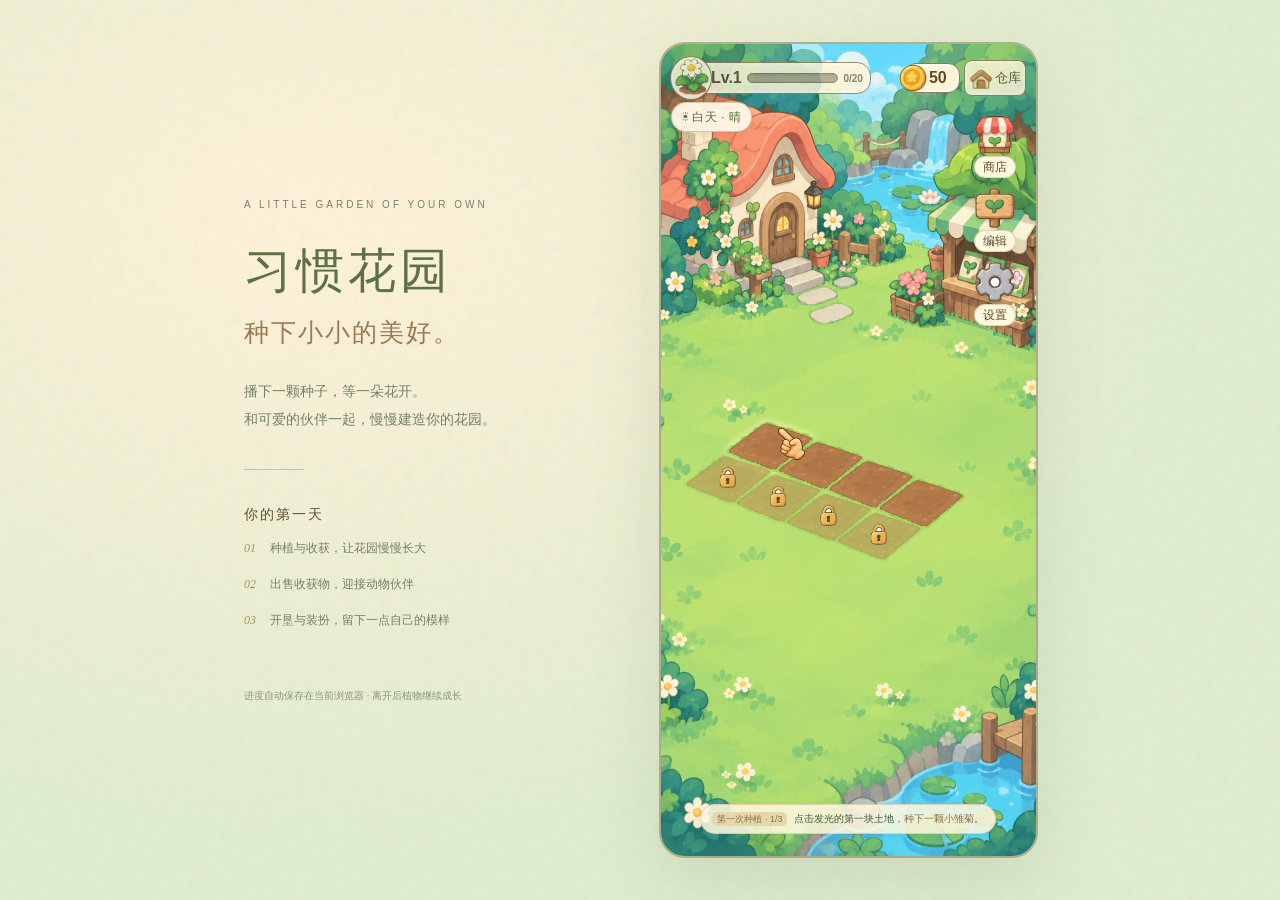
==== commit c2853b74: "花园增加动物动作" ====
--- a/index.html
+++ b/index.html
@@ -1,10 +1,10 @@
 <!doctype html><html lang="zh-CN"><head><meta charset="utf-8"><meta name="viewport" content="width=device-width,initial-scale=1,maximum-scale=1"><meta name="theme-color" content="#31503b"><link rel="icon" href="data:,">
-<title>习惯花园 · 种下小小的美好</title><link rel="stylesheet" href="style.css?v=20260911-night"></head><body>
+<title>习惯花园 · 种下小小的美好</title><link rel="stylesheet" href="style.css?v=20260915-guide-overlay"></head><body>
 <aside class="intro"><span class="eyebrow">A LITTLE GARDEN OF YOUR OWN</span><h1>习惯花园<span>种下小小的美好。</span></h1><p>播下一颗种子，等一朵花开。<br>和可爱的伙伴一起，慢慢建造你的花园。</p><div class="intro-rule"></div><div class="instructions"><b>你的第一天</b><p><span>01</span>种植与收获，让花园慢慢长大</p><p><span>02</span>出售收获物，迎接动物伙伴</p><p><span>03</span>开垦与装扮，留下一点自己的模样</p></div><small>进度自动保存在当前浏览器 · 离开后植物继续成长</small></aside>
 <main id="game" aria-label="习惯花园小游戏">
 <header class="hud"><button id="levelButton" class="level-block" aria-label="查看家园等级"><span class="level-emblem"><img src="assets/coral/sprites/plants/daisy/plant_daisy_sprout.png" alt=""></span><b class="level-number">Lv.<span id="level">1</span></b><span class="xp-track"><i id="xpBar"></i></span><span id="xpText">0/20</span></button><span class="coins"><img src="assets/coral/icons/core/icon_coin.png" alt="金币"><b id="coins">50</b></span><button id="warehouse" class="warehouse iconbutton" aria-label="打开仓库"><img src="assets/coral/icons/core/icon_warehouse.png" alt=""><span>仓库</span><i id="warehouseBadge"></i></button></header>
-<section id="viewport" aria-label="花园地图"><div id="world"><img class="background" src="assets/coral/garden.png" draggable="false" alt="手绘花园，小屋、小店、池塘和草地"><div id="editGrid"></div><div id="plots"></div><div id="objects"></div><div id="animals"></div></div><div id="buffs"></div><span id="modeLabel">自由浏览 · 拖动探索花园</span></section>
+<section id="viewport" aria-label="花园地图"><div id="world"><img class="background" src="assets/coral/garden.png" draggable="false" alt="手绘花园，小屋、小店、池塘和草地"><div id="editGrid"></div><div id="sceneLayer"><div id="plots"></div><div id="objects"></div><div id="animals"></div></div></div><div id="buffs"></div><span id="modeLabel">自由浏览 · 拖动探索花园</span></section>
 <div id="guide" role="status"></div><section id="tray" aria-label="操作工具"></section>
 <nav id="nav"><button id="shop"><img src="assets/coral/icons/core/icon_shop.png" alt=""><span>商店</span><i id="shopDot"></i></button><button id="edit"><img src="assets/coral/icons/core/icon_edit.png" alt=""><span>编辑</span></button><button id="settings"><img src="assets/coral/icons/core/icon_settings.png" alt=""><span>设置</span></button></nav>
 <div id="modal" class="modal" hidden></div><div id="confirm" class="modal confirm" hidden></div><div id="toast" role="status" aria-live="polite"></div><div id="dragGhost"></div><div id="fx"></div>
-</main><script src="model.js?v=20260911-night"></script><script src="audio.js?v=20260911-night"></script><script src="app.js?v=20260911-night"></script><script src="environment.js?v=20260911-night"></script></body></html>
+</main><script src="model.js?v=20260915-guide-overlay"></script><script src="audio.js?v=20260915-guide-overlay"></script><script src="animal-atlas.js?v=20260915-guide-overlay"></script><script src="animal-motion.js?v=20260915-guide-overlay"></script><script src="animal-renderer.js?v=20260915-guide-overlay"></script><script src="app.js?v=20260915-guide-overlay"></script><script src="environment.js?v=20260915-guide-overlay"></script></body></html>
--- a/style.css
+++ b/style.css
@@ -87,12 +87,12 @@
 .plot.locked{opacity:1;filter:none}
 .plot.locked .soil{opacity:.5}
 .plot.unlockable{opacity:1;filter:none}
-.plot.guide-target{z-index:6}
-.plot .hint-hand{width:76px;height:76px;object-fit:contain;right:5px;top:12px;z-index:3;pointer-events:none;animation:tutorialTap 1.5s ease-in-out infinite}
+/* Tutorial cue sits outside the depth-sorted plot stacking contexts. */
+#tutorialHand{position:absolute;width:76px;height:76px;object-fit:contain;z-index:2;pointer-events:none;animation:tutorialTap 1.5s ease-in-out infinite}
 @keyframes tutorialTap{0%,100%{transform:translate(6px,6px)}50%{transform:translate(0,0)}}
 #nav button,#nav button:disabled,#nav button img,#nav button>span{opacity:1}
 #nav button>span{background:#fff7df}
-@media(prefers-reduced-motion:reduce){.plot .hint-hand{animation:none}}
+@media(prefers-reduced-motion:reduce){#tutorialHand{animation:none}}
 .coins{position:absolute;right:66px}
 .hud .warehouse{position:absolute;right:0}
 .level-emblem{overflow:hidden}.level-emblem img{content:url("assets/coral/sprites/plants/daisy/plant_daisy_mature.png");width:42px;height:42px;max-width:none;transform:translateY(-2px);object-fit:contain}
@@ -189,3 +189,15 @@
 @keyframes plantDance{0%,100%{transform:translateX(-50%) rotate(0)}50%{transform:translateX(-50%) rotate(3deg)}}
 .plot.ready .plant{animation:plantDance 2s infinite}
 .audio-volume-row{gap:10px}.audio-volume-row input{flex:1;min-width:50px;max-width:150px;accent-color:#78934b}.audio-volume-row output{min-width:36px;text-align:right;font-size:12px}
+
+/* Animals and decorations share a depth context underneath the weather layers. */
+#sceneLayer{position:absolute;inset:0;z-index:1;pointer-events:none}
+#plots,#objects,#animals{display:contents;filter:none}
+#sceneLayer .object{filter:url(#spriteAtmosphere) drop-shadow(0 4px 2px #3e431c22)}
+#sceneLayer .animal-wrap{width:0;height:0;pointer-events:none}
+#sceneLayer .animal-wrap .animal{position:absolute;left:-90px;top:-162px;width:180px;height:180px;transform:none;scale:1;animation:none;filter:url(#spriteAtmosphere);pointer-events:auto;touch-action:none;cursor:pointer}
+#sceneLayer .animal-shadow{position:absolute;left:-34px;top:-9px;width:68px;height:18px;border-radius:50%;background:#46502b24;pointer-events:none}
+#world.editing #sceneLayer .animal-wrap .animal{cursor:grab}
+#sceneLayer .animal-wrap.dragging{opacity:0;pointer-events:none}
+#sceneLayer .animal-wrap .bubble{top:-155px}
+#world.editing #editGrid{z-index:0}
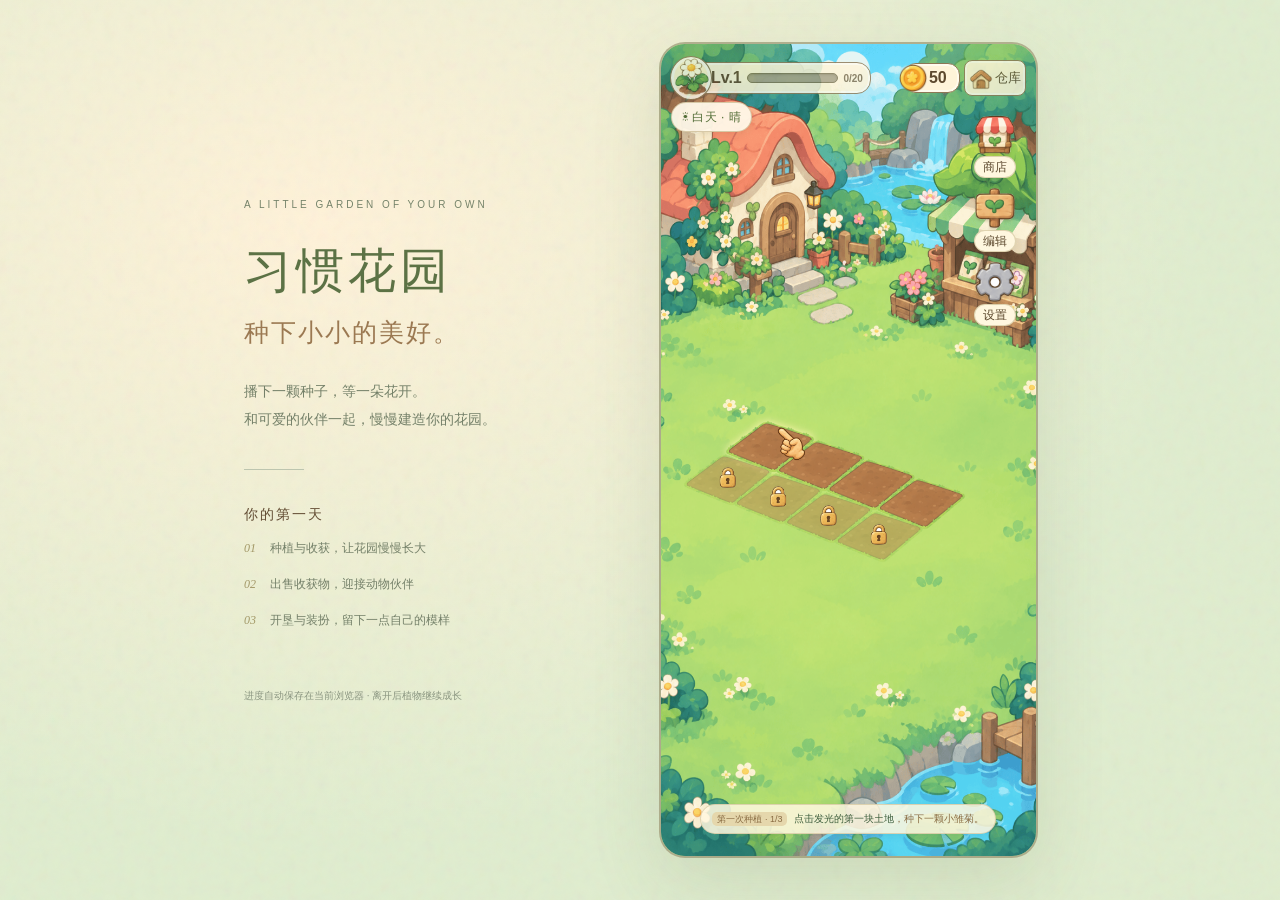
==== commit f679ea64: "发布：动物动画与无损WebP资源优化" ====
--- a/index.html
+++ b/index.html
@@ -2,9 +2,9 @@
 <title>习惯花园 · 种下小小的美好</title><link rel="stylesheet" href="style.css?v=20260915-guide-overlay"></head><body>
 <aside class="intro"><span class="eyebrow">A LITTLE GARDEN OF YOUR OWN</span><h1>习惯花园<span>种下小小的美好。</span></h1><p>播下一颗种子，等一朵花开。<br>和可爱的伙伴一起，慢慢建造你的花园。</p><div class="intro-rule"></div><div class="instructions"><b>你的第一天</b><p><span>01</span>种植与收获，让花园慢慢长大</p><p><span>02</span>出售收获物，迎接动物伙伴</p><p><span>03</span>开垦与装扮，留下一点自己的模样</p></div><small>进度自动保存在当前浏览器 · 离开后植物继续成长</small></aside>
 <main id="game" aria-label="习惯花园小游戏">
-<header class="hud"><button id="levelButton" class="level-block" aria-label="查看家园等级"><span class="level-emblem"><img src="assets/coral/sprites/plants/daisy/plant_daisy_sprout.png" alt=""></span><b class="level-number">Lv.<span id="level">1</span></b><span class="xp-track"><i id="xpBar"></i></span><span id="xpText">0/20</span></button><span class="coins"><img src="assets/coral/icons/core/icon_coin.png" alt="金币"><b id="coins">50</b></span><button id="warehouse" class="warehouse iconbutton" aria-label="打开仓库"><img src="assets/coral/icons/core/icon_warehouse.png" alt=""><span>仓库</span><i id="warehouseBadge"></i></button></header>
-<section id="viewport" aria-label="花园地图"><div id="world"><img class="background" src="assets/coral/garden.png" draggable="false" alt="手绘花园，小屋、小店、池塘和草地"><div id="editGrid"></div><div id="sceneLayer"><div id="plots"></div><div id="objects"></div><div id="animals"></div></div></div><div id="buffs"></div><span id="modeLabel">自由浏览 · 拖动探索花园</span></section>
+<header class="hud"><button id="levelButton" class="level-block" aria-label="查看家园等级"><span class="level-emblem"><img src="assets/coral/sprites/plants/daisy/plant_daisy_sprout.webp" alt=""></span><b class="level-number">Lv.<span id="level">1</span></b><span class="xp-track"><i id="xpBar"></i></span><span id="xpText">0/20</span></button><span class="coins"><img src="assets/coral/icons/core/icon_coin.webp" alt="金币"><b id="coins">50</b></span><button id="warehouse" class="warehouse iconbutton" aria-label="打开仓库"><img src="assets/coral/icons/core/icon_warehouse.webp" alt=""><span>仓库</span><i id="warehouseBadge"></i></button></header>
+<section id="viewport" aria-label="花园地图"><div id="world"><img class="background" src="assets/coral/garden.webp" draggable="false" alt="手绘花园，小屋、小店、池塘和草地"><div id="editGrid"></div><div id="sceneLayer"><div id="plots"></div><div id="objects"></div><div id="animals"></div></div></div><div id="buffs"></div><span id="modeLabel">自由浏览 · 拖动探索花园</span></section>
 <div id="guide" role="status"></div><section id="tray" aria-label="操作工具"></section>
-<nav id="nav"><button id="shop"><img src="assets/coral/icons/core/icon_shop.png" alt=""><span>商店</span><i id="shopDot"></i></button><button id="edit"><img src="assets/coral/icons/core/icon_edit.png" alt=""><span>编辑</span></button><button id="settings"><img src="assets/coral/icons/core/icon_settings.png" alt=""><span>设置</span></button></nav>
+<nav id="nav"><button id="shop"><img src="assets/coral/icons/core/icon_shop.webp" alt=""><span>商店</span><i id="shopDot"></i></button><button id="edit"><img src="assets/coral/icons/core/icon_edit.webp" alt=""><span>编辑</span></button><button id="settings"><img src="assets/coral/icons/core/icon_settings.webp" alt=""><span>设置</span></button></nav>
 <div id="modal" class="modal" hidden></div><div id="confirm" class="modal confirm" hidden></div><div id="toast" role="status" aria-live="polite"></div><div id="dragGhost"></div><div id="fx"></div>
 </main><script src="model.js?v=20260915-guide-overlay"></script><script src="audio.js?v=20260915-guide-overlay"></script><script src="animal-atlas.js?v=20260915-guide-overlay"></script><script src="animal-motion.js?v=20260915-guide-overlay"></script><script src="animal-renderer.js?v=20260915-guide-overlay"></script><script src="app.js?v=20260915-guide-overlay"></script><script src="environment.js?v=20260915-guide-overlay"></script></body></html>
--- a/style.css
+++ b/style.css
@@ -95,7 +95,7 @@
 @media(prefers-reduced-motion:reduce){#tutorialHand{animation:none}}
 .coins{position:absolute;right:66px}
 .hud .warehouse{position:absolute;right:0}
-.level-emblem{overflow:hidden}.level-emblem img{content:url("assets/coral/sprites/plants/daisy/plant_daisy_mature.png");width:42px;height:42px;max-width:none;transform:translateY(-2px);object-fit:contain}
+.level-emblem{overflow:hidden}.level-emblem img{content:url("assets/coral/sprites/plants/daisy/plant_daisy_mature.webp");width:42px;height:42px;max-width:none;transform:translateY(-2px);object-fit:contain}
 .plot .plant{left:calc(50% + 5px);bottom:27px;transform:translateX(-50%)}
 @keyframes plantDance{0%,100%{transform:translateX(-50%) rotate(0)}50%{transform:translateX(-50%) rotate(3deg)}}
 
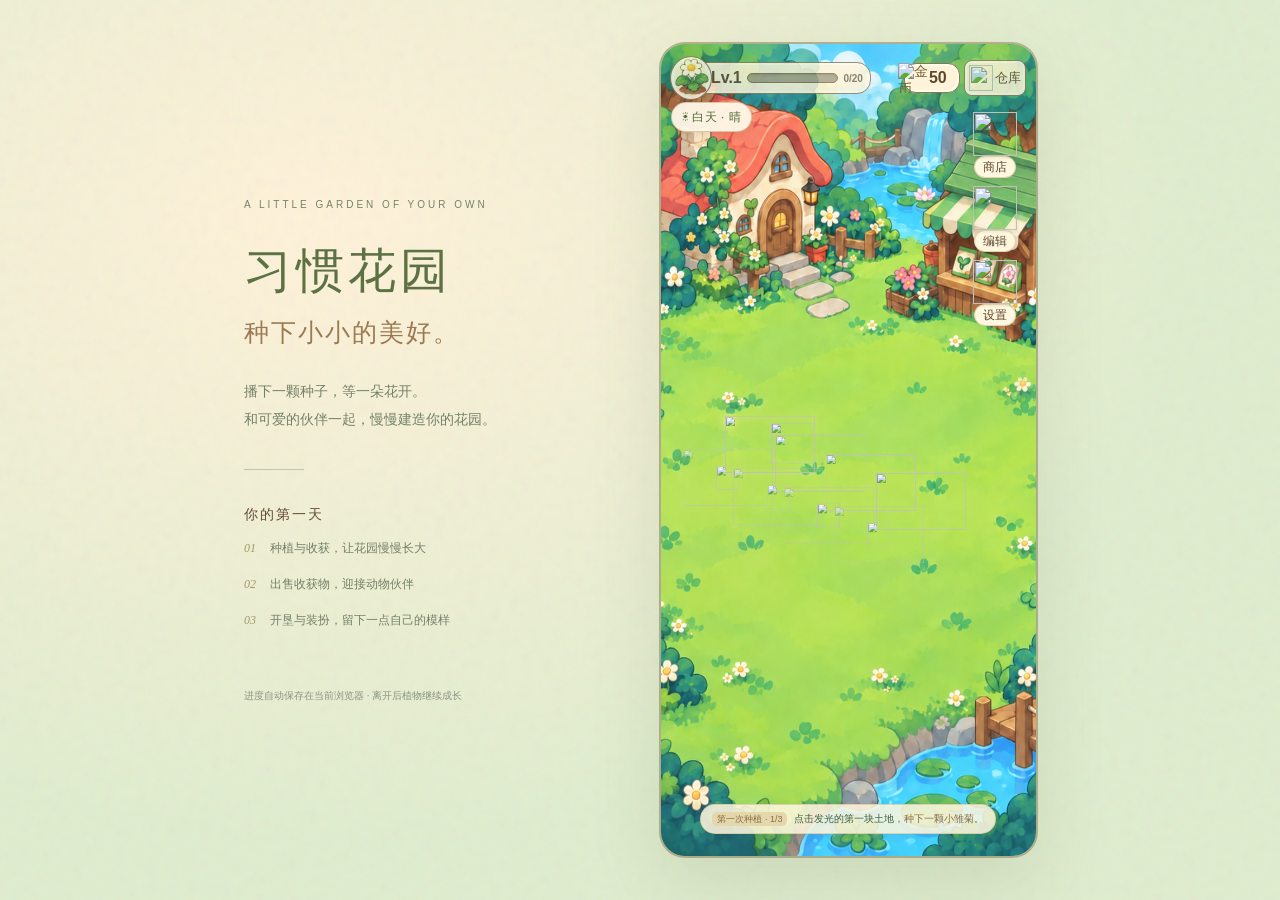
==== commit 13af83ce: "发布花园扩展地图并保护旧版存档" ====
--- a/index.html
+++ b/index.html
@@ -1,10 +1,10 @@
 <!doctype html><html lang="zh-CN"><head><meta charset="utf-8"><meta name="viewport" content="width=device-width,initial-scale=1,maximum-scale=1"><meta name="theme-color" content="#31503b"><link rel="icon" href="data:,">
-<title>习惯花园 · 种下小小的美好</title><link rel="stylesheet" href="style.css?v=20260915-guide-overlay"></head><body>
+<title>习惯花园 · 种下小小的美好</title><link rel="stylesheet" href="style.css?v=20260917-open-landscape"><link rel="stylesheet" href="landscape.css?v=20260917-open-landscape"></head><body>
 <aside class="intro"><span class="eyebrow">A LITTLE GARDEN OF YOUR OWN</span><h1>习惯花园<span>种下小小的美好。</span></h1><p>播下一颗种子，等一朵花开。<br>和可爱的伙伴一起，慢慢建造你的花园。</p><div class="intro-rule"></div><div class="instructions"><b>你的第一天</b><p><span>01</span>种植与收获，让花园慢慢长大</p><p><span>02</span>出售收获物，迎接动物伙伴</p><p><span>03</span>开垦与装扮，留下一点自己的模样</p></div><small>进度自动保存在当前浏览器 · 离开后植物继续成长</small></aside>
 <main id="game" aria-label="习惯花园小游戏">
-<header class="hud"><button id="levelButton" class="level-block" aria-label="查看家园等级"><span class="level-emblem"><img src="assets/coral/sprites/plants/daisy/plant_daisy_sprout.webp" alt=""></span><b class="level-number">Lv.<span id="level">1</span></b><span class="xp-track"><i id="xpBar"></i></span><span id="xpText">0/20</span></button><span class="coins"><img src="assets/coral/icons/core/icon_coin.webp" alt="金币"><b id="coins">50</b></span><button id="warehouse" class="warehouse iconbutton" aria-label="打开仓库"><img src="assets/coral/icons/core/icon_warehouse.webp" alt=""><span>仓库</span><i id="warehouseBadge"></i></button></header>
-<section id="viewport" aria-label="花园地图"><div id="world"><img class="background" src="assets/coral/garden.webp" draggable="false" alt="手绘花园，小屋、小店、池塘和草地"><div id="editGrid"></div><div id="sceneLayer"><div id="plots"></div><div id="objects"></div><div id="animals"></div></div></div><div id="buffs"></div><span id="modeLabel">自由浏览 · 拖动探索花园</span></section>
+<header class="hud"><button id="levelButton" class="level-block" aria-label="查看家园等级"><span class="level-emblem"><img src="assets/coral/sprites/plants/daisy/plant_daisy_sprout.png" alt=""></span><b class="level-number">Lv.<span id="level">1</span></b><span class="xp-track"><i id="xpBar"></i></span><span id="xpText">0/20</span></button><span class="coins"><img src="assets/coral/icons/core/icon_coin.png" alt="金币"><b id="coins">50</b></span><button id="warehouse" class="warehouse iconbutton" aria-label="打开仓库"><img src="assets/coral/icons/core/icon_warehouse.png" alt=""><span>仓库</span><i id="warehouseBadge"></i></button></header>
+<section id="viewport" aria-label="花园地图"><div id="world"><img class="background" src="assets/coral/landscape/garden-left.png" draggable="false" alt="手绘花园，小屋、小店、池塘和草地"><div id="editGrid"></div><div id="sceneLayer"><div id="plots"></div><div id="objects"></div><div id="animals"></div></div></div><div id="buffs"></div><span id="modeLabel">自由浏览 · 拖动探索花园</span></section>
 <div id="guide" role="status"></div><section id="tray" aria-label="操作工具"></section>
-<nav id="nav"><button id="shop"><img src="assets/coral/icons/core/icon_shop.webp" alt=""><span>商店</span><i id="shopDot"></i></button><button id="edit"><img src="assets/coral/icons/core/icon_edit.webp" alt=""><span>编辑</span></button><button id="settings"><img src="assets/coral/icons/core/icon_settings.webp" alt=""><span>设置</span></button></nav>
+<nav id="nav"><button id="shop"><img src="assets/coral/icons/core/icon_shop.png" alt=""><span>商店</span><i id="shopDot"></i></button><button id="edit"><img src="assets/coral/icons/core/icon_edit.png" alt=""><span>编辑</span></button><button id="settings"><img src="assets/coral/icons/core/icon_settings.png" alt=""><span>设置</span></button></nav>
 <div id="modal" class="modal" hidden></div><div id="confirm" class="modal confirm" hidden></div><div id="toast" role="status" aria-live="polite"></div><div id="dragGhost"></div><div id="fx"></div>
-</main><script src="model.js?v=20260915-guide-overlay"></script><script src="audio.js?v=20260915-guide-overlay"></script><script src="animal-atlas.js?v=20260915-guide-overlay"></script><script src="animal-motion.js?v=20260915-guide-overlay"></script><script src="animal-renderer.js?v=20260915-guide-overlay"></script><script src="app.js?v=20260915-guide-overlay"></script><script src="environment.js?v=20260915-guide-overlay"></script></body></html>
+</main><script src="model.js?v=20260917-open-landscape"></script><script src="audio.js?v=20260917-open-landscape"></script><script src="animal-atlas.js?v=20260917-open-landscape"></script><script src="animal-motion.js?v=20260917-open-landscape"></script><script src="animal-renderer.js?v=20260917-open-landscape"></script><script src="app.js?v=20260917-open-landscape"></script><script src="environment.js?v=20260917-open-landscape"></script><script src="landscape.js?v=20260917-open-landscape"></script></body></html>
--- a/landscape.css
+++ b/landscape.css
@@ -0,0 +1,4 @@
+#world{width:1500px}
+.background{width:750.3px}
+.landscape-right{position:absolute;left:750px;top:0;width:750px;height:1500px;pointer-events:none}
+.environment-lights{width:750px;right:auto}
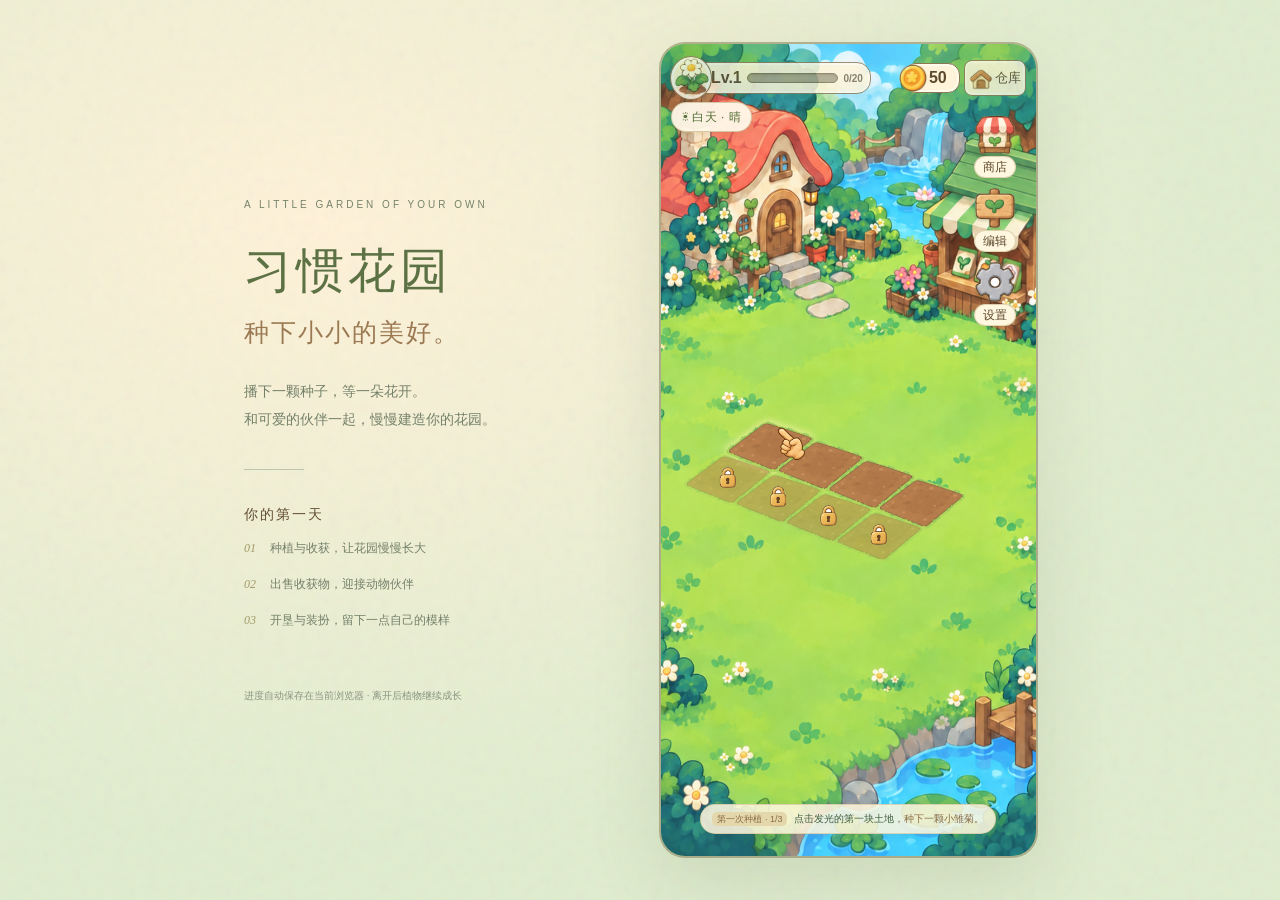
==== commit a1847fe0: "发布网页版 13af83c：扩展地图与存档保护" ====
--- a/index.html
+++ b/index.html
@@ -2,9 +2,9 @@
 <title>习惯花园 · 种下小小的美好</title><link rel="stylesheet" href="style.css?v=20260917-open-landscape"><link rel="stylesheet" href="landscape.css?v=20260917-open-landscape"></head><body>
 <aside class="intro"><span class="eyebrow">A LITTLE GARDEN OF YOUR OWN</span><h1>习惯花园<span>种下小小的美好。</span></h1><p>播下一颗种子，等一朵花开。<br>和可爱的伙伴一起，慢慢建造你的花园。</p><div class="intro-rule"></div><div class="instructions"><b>你的第一天</b><p><span>01</span>种植与收获，让花园慢慢长大</p><p><span>02</span>出售收获物，迎接动物伙伴</p><p><span>03</span>开垦与装扮，留下一点自己的模样</p></div><small>进度自动保存在当前浏览器 · 离开后植物继续成长</small></aside>
 <main id="game" aria-label="习惯花园小游戏">
-<header class="hud"><button id="levelButton" class="level-block" aria-label="查看家园等级"><span class="level-emblem"><img src="assets/coral/sprites/plants/daisy/plant_daisy_sprout.png" alt=""></span><b class="level-number">Lv.<span id="level">1</span></b><span class="xp-track"><i id="xpBar"></i></span><span id="xpText">0/20</span></button><span class="coins"><img src="assets/coral/icons/core/icon_coin.png" alt="金币"><b id="coins">50</b></span><button id="warehouse" class="warehouse iconbutton" aria-label="打开仓库"><img src="assets/coral/icons/core/icon_warehouse.png" alt=""><span>仓库</span><i id="warehouseBadge"></i></button></header>
-<section id="viewport" aria-label="花园地图"><div id="world"><img class="background" src="assets/coral/landscape/garden-left.png" draggable="false" alt="手绘花园，小屋、小店、池塘和草地"><div id="editGrid"></div><div id="sceneLayer"><div id="plots"></div><div id="objects"></div><div id="animals"></div></div></div><div id="buffs"></div><span id="modeLabel">自由浏览 · 拖动探索花园</span></section>
+<header class="hud"><button id="levelButton" class="level-block" aria-label="查看家园等级"><span class="level-emblem"><img src="assets/coral/sprites/plants/daisy/plant_daisy_sprout.webp" alt=""></span><b class="level-number">Lv.<span id="level">1</span></b><span class="xp-track"><i id="xpBar"></i></span><span id="xpText">0/20</span></button><span class="coins"><img src="assets/coral/icons/core/icon_coin.webp" alt="金币"><b id="coins">50</b></span><button id="warehouse" class="warehouse iconbutton" aria-label="打开仓库"><img src="assets/coral/icons/core/icon_warehouse.webp" alt=""><span>仓库</span><i id="warehouseBadge"></i></button></header>
+<section id="viewport" aria-label="花园地图"><div id="world"><img class="background" src="assets/coral/landscape/garden-left.webp" draggable="false" alt="手绘花园，小屋、小店、池塘和草地"><div id="editGrid"></div><div id="sceneLayer"><div id="plots"></div><div id="objects"></div><div id="animals"></div></div></div><div id="buffs"></div><span id="modeLabel">自由浏览 · 拖动探索花园</span></section>
 <div id="guide" role="status"></div><section id="tray" aria-label="操作工具"></section>
-<nav id="nav"><button id="shop"><img src="assets/coral/icons/core/icon_shop.png" alt=""><span>商店</span><i id="shopDot"></i></button><button id="edit"><img src="assets/coral/icons/core/icon_edit.png" alt=""><span>编辑</span></button><button id="settings"><img src="assets/coral/icons/core/icon_settings.png" alt=""><span>设置</span></button></nav>
+<nav id="nav"><button id="shop"><img src="assets/coral/icons/core/icon_shop.webp" alt=""><span>商店</span><i id="shopDot"></i></button><button id="edit"><img src="assets/coral/icons/core/icon_edit.webp" alt=""><span>编辑</span></button><button id="settings"><img src="assets/coral/icons/core/icon_settings.webp" alt=""><span>设置</span></button></nav>
 <div id="modal" class="modal" hidden></div><div id="confirm" class="modal confirm" hidden></div><div id="toast" role="status" aria-live="polite"></div><div id="dragGhost"></div><div id="fx"></div>
 </main><script src="model.js?v=20260917-open-landscape"></script><script src="audio.js?v=20260917-open-landscape"></script><script src="animal-atlas.js?v=20260917-open-landscape"></script><script src="animal-motion.js?v=20260917-open-landscape"></script><script src="animal-renderer.js?v=20260917-open-landscape"></script><script src="app.js?v=20260917-open-landscape"></script><script src="environment.js?v=20260917-open-landscape"></script><script src="landscape.js?v=20260917-open-landscape"></script></body></html>
